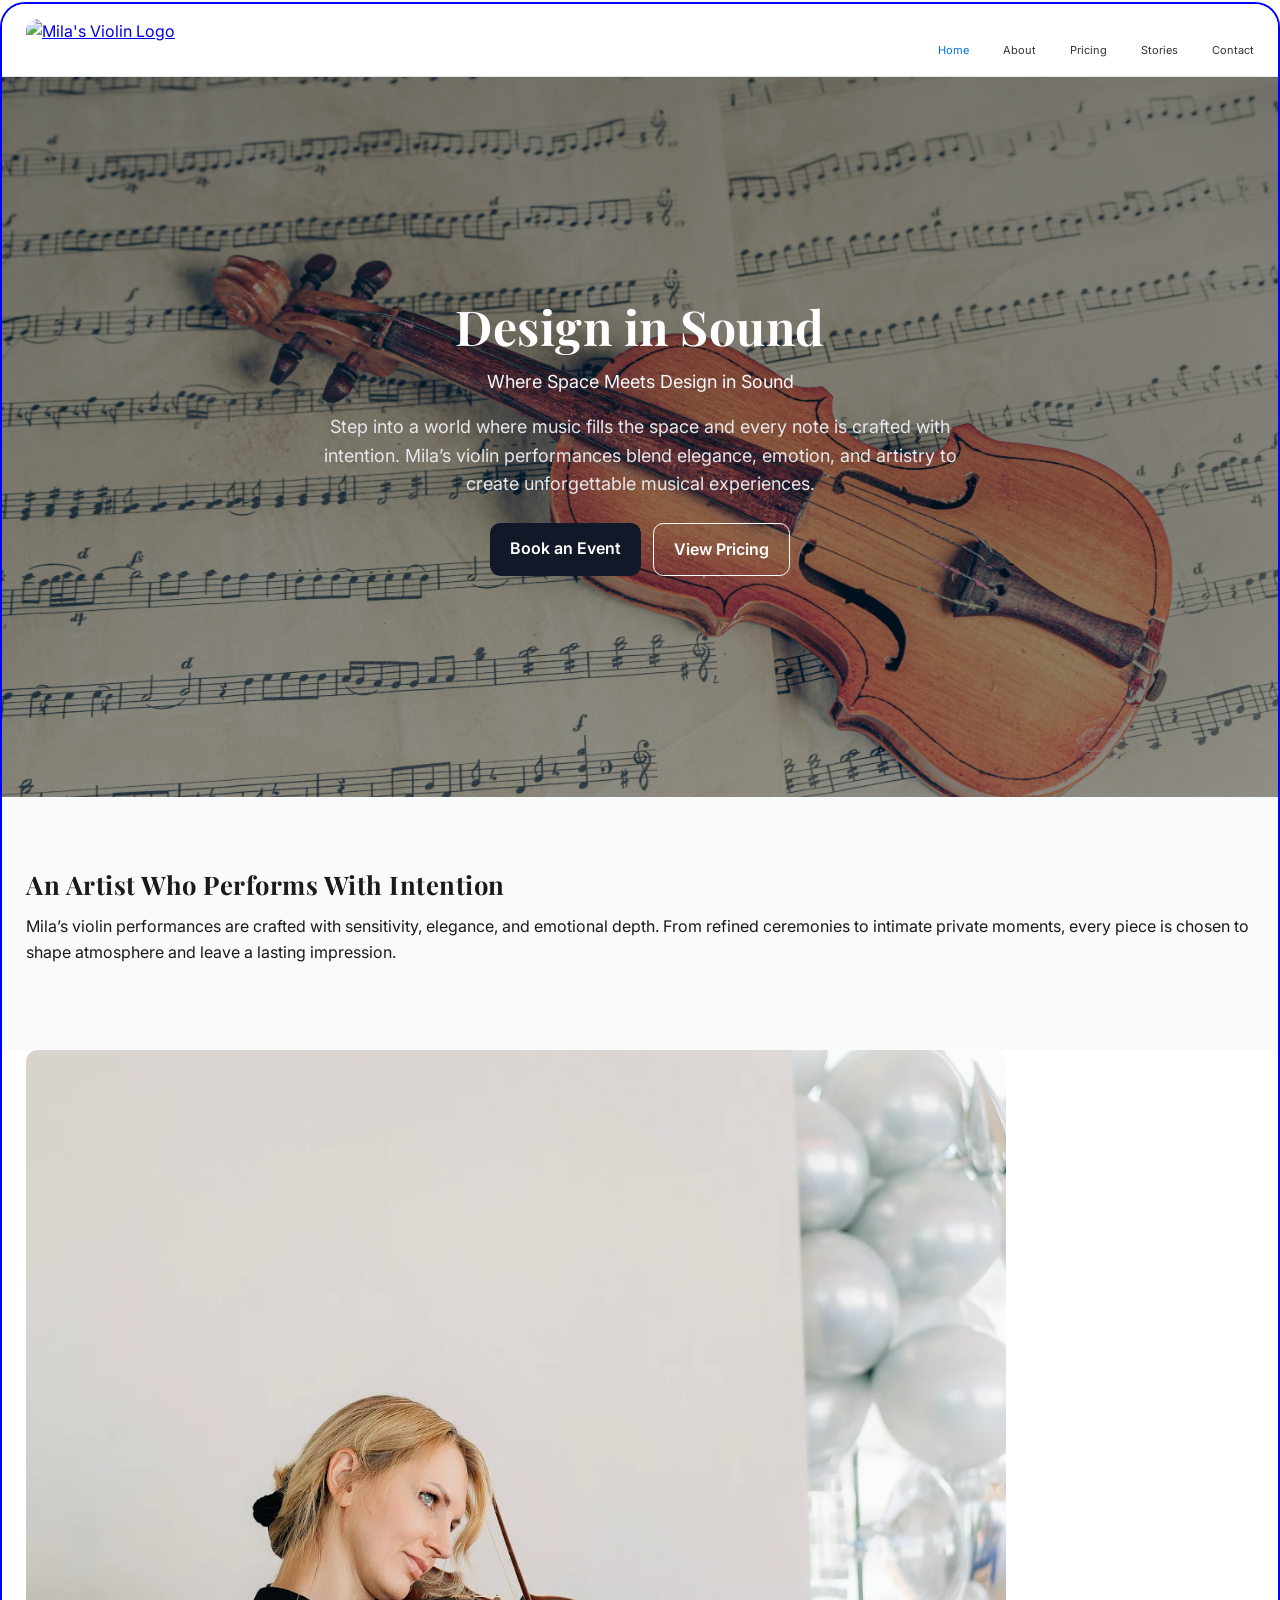
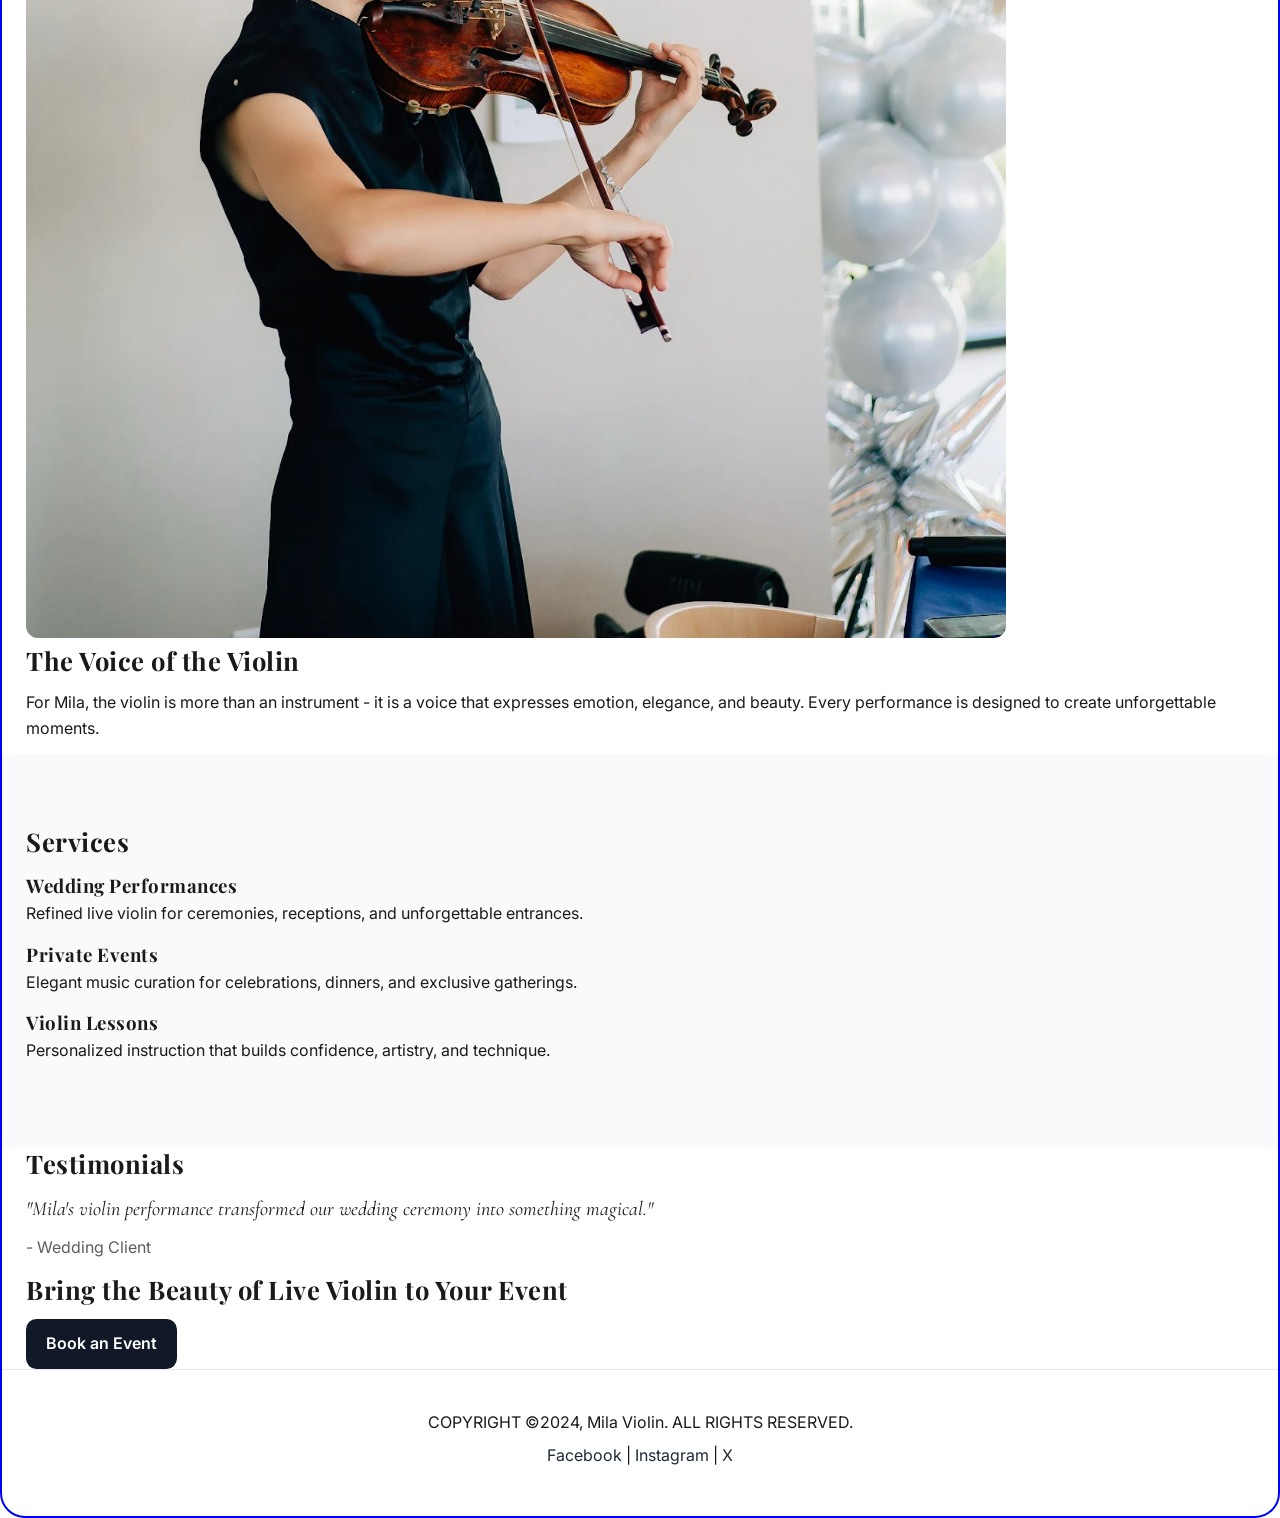
==== index.html @ fd9fa3c4 "Refactor HTML structure and CSS links for consistency; enhance responsiveness and accessibility acro" ====
<!DOCTYPE html>
<html lang="en">
<head>
  <meta charset="UTF-8">
  <meta name="viewport" content="width=device-width, initial-scale=1.0">
  <title>Mila's Violin</title>
  <link href="https://fonts.googleapis.com/css2?family=Playfair+Display:wght@500;600;700&family=Inter:wght@300;400;500;600&family=Cormorant+Garamond:wght@400;500&display=swap" rel="stylesheet">
  <link rel="stylesheet" href="CSS/styles.css">
  <link rel="stylesheet" href="CSS/styles-responsive.css">
</head>
<body>
  <div class="site-frame">
    <header id="header" class="site-header"></header>

    <main>
      <section id="home" class="hero hero-home page-section" aria-labelledby="hero-title">
        <div class="hero-overlay">
          <div class="hero-content container">
            <h1 id="hero-title">Design in Sound</h1>

            <p class="hero-subtitle">
              Where Space Meets Design in Sound
            </p>

            <p class="hero-description">
              Step into a world where music fills the space and every note is crafted with intention. Mila’s violin performances blend elegance, emotion, and artistry to create unforgettable musical experiences.
            </p>

            <div class="hero-buttons">
              <a href="contact.html" class="btn-primary">Book an Event</a>
              <a href="pricing.html" class="btn-secondary">View Pricing</a>
            </div>
          </div>
        </div>
      </section>

      <section class="content-section introduction" aria-labelledby="welcome-title">
        <div class="container">
          <h2 id="welcome-title">An Artist Who Performs With Intention</h2>
          <p>Mila’s violin performances are crafted with sensitivity, elegance, and emotional depth. From refined ceremonies to intimate private moments, every piece is chosen to shape atmosphere and leave a lasting impression.</p>
        </div>
      </section>

      <section class="featured-story container" aria-labelledby="featured-story-title">
        <div class="story-image">
          <img src="img/MilaViolin9.png" alt="Mila performing violin at an event" loading="lazy">
        </div>

        <div class="story-text">
          <h2 id="featured-story-title">The Voice of the Violin</h2>
          <p>
            For Mila, the violin is more than an instrument - it is a voice that expresses emotion, elegance, and beauty. Every performance is designed to create unforgettable moments.
          </p>
        </div>
      </section>

      <section class="content-section services" aria-labelledby="services-title">
        <div class="container">
          <h2 id="services-title">Services</h2>
          <div class="services-grid" aria-label="Performance services">
            <article class="service-card">
              <h3>Wedding Performances</h3>
              <p>Refined live violin for ceremonies, receptions, and unforgettable entrances.</p>
            </article>
            <article class="service-card">
              <h3>Private Events</h3>
              <p>Elegant music curation for celebrations, dinners, and exclusive gatherings.</p>
            </article>
            <article class="service-card">
              <h3>Violin Lessons</h3>
              <p>Personalized instruction that builds confidence, artistry, and technique.</p>
            </article>
          </div>
        </div>
      </section>

      <section class="testimonials container" aria-labelledby="testimonials-title">
        <h2 id="testimonials-title">Testimonials</h2>
        <blockquote>
          "Mila's violin performance transformed our wedding ceremony into something magical."
        </blockquote>
        <p class="quote-author">- Wedding Client</p>
      </section>

      <section class="cta container" aria-labelledby="cta-title">
        <h2 id="cta-title">Bring the Beauty of Live Violin to Your Event</h2>
        <a href="contact.html" class="btn-primary">Book an Event</a>
      </section>
    </main>

    <footer id="footer" class="site-footer"></footer>
  </div>

  <script src="https://unpkg.com/lucide@latest"></script>
  <script src="js/script.js"></script>
</body>
</html>
---- CSS/styles.css ----
/* Global Styles */
* {
    box-sizing: border-box;
    margin: 0;
    padding: 0;
}

html,
body {
    height: 100%;
}

html {
    scroll-behavior: smooth;
}

body {
    min-height: 100vh;
    font-family: 'Inter', sans-serif;
    line-height: 1.6;
    background: #ffffff;
    color: #1a1a1a;
}

h1,
h2,
h3 {
    font-family: 'Playfair Display', serif;
    letter-spacing: 0.5px;
}

h2 {
    font-size: 1.6rem;
    line-height: 1.2;
    margin-bottom: 0.9rem;
}

p {
    margin-bottom: 0.8rem;
}

blockquote {
    font-family: 'Cormorant Garamond', serif;
    font-style: italic;
    font-size: 20px;
}

img {
    max-width: 100%;
    height: auto;
    border-radius: 12px;
}

/* Layout */
.site-frame {
    max-width: 1440px;
    margin: 2px auto;
    border-radius: 25px;
    border: 2px solid blue;
    overflow: hidden;
    background: #ffffff;
}

.container {
    width: 100%;
    max-width: 1440px;
    margin: 0 auto;
    padding-left: 24px;
    padding-right: 24px;
}

main {
    min-height: 60vh;
}

.content-section {
    padding: 3rem 0;
}

.content-section:nth-of-type(even) {
    background-color: #f8fafc;
}

.section {
    padding: 80px 0;
}

/* Components */
.about-highlight,
.about-grid {
    display: grid;
    grid-template-columns: 1fr 1fr;
    gap: 60px;
    align-items: center;
}

.about-highlight {
    margin-top: 80px;
}

.about-intro {
    max-width: 800px;
    margin: auto;
    text-align: left;
}

.about-image img {
    width: 100%;
    max-height: 520px;
    border-radius: 18px;
    object-fit: cover;
}

.music-quote {
    text-align: center;
    margin: 100px auto;
    max-width: 700px;
}

.music-quote blockquote {
    font-size: 26px;
    font-family: 'Playfair Display', serif;
}

.quote-author {
    margin-top: 10px;
    opacity: 0.7;
}

.btn,
.btn-primary,
.btn-secondary {
    display: inline-block;
    text-decoration: none;
    border-radius: 0.65rem;
    font-weight: 600;
    transition: all 0.2s ease;
}

.btn {
    padding: 0.75rem 1.2rem;
    background-color: #4f46e5;
    color: #ffffff;
}

.btn:hover {
    background-color: #4338ca;
}

.btn-primary,
.btn-secondary {
    padding: 0.78rem 1.25rem;
}

.btn-primary {
    background: #111827;
    color: #ffffff;
}

.btn-primary:hover {
    background: #000000;
}

.btn-secondary {
    background: transparent;
    color: #ffffff;
    border: 1px solid #ffffff;
}

.btn-secondary:hover {
    background: rgba(255, 255, 255, 0.12);
}

.hero-buttons {
    display: flex;
    justify-content: center;
    gap: 0.75rem;
    flex-wrap: wrap;
}

.info-grid,
.pricing-grid,
.stories-grid {
    display: grid;
    gap: 1rem;
    grid-template-columns: repeat(auto-fit, minmax(250px, 1fr));
}

.stories-grid {
    grid-template-columns: repeat(auto-fit, minmax(280px, 1fr));
}

.info-card,
.pricing-card,
.story-card,
.contact-card,
.review-card {
    padding: 1.2rem;
    border: 1px solid #e5e7eb;
    border-radius: 0.85rem;
    background-color: #ffffff;
    box-shadow: 0 2px 10px rgba(15, 23, 42, 0.04);
}

.info-card h3,
.pricing-card h3,
.story-card h3 {
    font-size: 1.1rem;
    line-height: 1.3;
    margin-bottom: 0.65rem;
}

.notes-list {
    padding-left: 1.25rem;
}

.notes-list li {
    margin-bottom: 0.6rem;
}

.story-quote {
    color: #374151;
}

.story-meta {
    margin-top: 0.7rem;
    margin-bottom: 0;
    font-weight: 600;
    color: #1f2937;
}

.review-grid {
    display: grid;
    grid-template-columns: 1fr;
    gap: 1rem;
}

.review-stars {
    font-size: 1rem;
    margin-bottom: 0.65rem;
    letter-spacing: 0.08em;
}

.review-meta {
    margin-top: 0.45rem;
    margin-bottom: 0;
    color: #4b5563;
    font-weight: 500;
}

.page-banner-image {
    width: 100%;
    display: block;
    margin-bottom: 1.25rem;
}

.story-image-wrap,
.contact-welcome-image-wrap {
    display: flex;
    justify-content: center;
}

.contact-welcome-image-wrap {
    margin-bottom: 1.25rem;
}

.story-image {
    width: 100%;
    max-width: 980px;
    display: block;
}

.contact-welcome-image {
    width: 100%;
    max-width: 800px;
    display: block;
}

.gallery-grid {
    display: grid;
    grid-template-columns: repeat(3, 1fr);
    gap: 20px;
}

.gallery-grid img {
    width: 100%;
    height: 300px;
    object-fit: cover;
    transition: transform 0.35s ease;
}

.gallery-grid img:hover {
    transform: scale(1.06);
}

.contact-form-section {
    margin-top: 1rem;
}

.contact-form {
    margin-top: 1rem;
    padding: 1.2rem;
    border: 1px solid #e5e7eb;
    border-radius: 0.9rem;
    background-color: #ffffff;
    box-shadow: 0 2px 10px rgba(15, 23, 42, 0.04);
    display: grid;
    gap: 1rem;
}

.form-group {
    display: flex;
    flex-direction: column;
    gap: 0.45rem;
}

.form-group label {
    font-weight: 600;
    color: #1f2937;
}

.contact-form input,
.contact-form textarea,
.contact-form select {
    width: 100%;
    padding: 0.75rem 0.85rem;
    border-radius: 0.6rem;
    border: 1px solid #d1d5db;
    background-color: #ffffff;
    font: inherit;
    color: #111;
    outline: none;
    transition: border-color 0.2s ease, box-shadow 0.2s ease;
}

.contact-form input:focus,
.contact-form textarea:focus,
.contact-form select:focus {
    border-color: #4f46e5;
    box-shadow: 0 0 0 3px rgba(79, 70, 229, 0.15);
}

.contact-form textarea {
    resize: vertical;
    min-height: 130px;
}

.contact-form button {
    width: 100%;
    border: none;
    border-radius: 0.65rem;
    padding: 0.85rem 1rem;
    font: inherit;
    font-weight: 700;
    color: #ffffff;
    background-color: #4f46e5;
    cursor: pointer;
    transition: background-color 0.2s ease;
}

.contact-form button:hover {
    background-color: #4338ca;
}

/* Hero */
.hero {
    position: relative;
    min-height: 80vh;
    background-size: cover;
    background-position: center;
    background-repeat: no-repeat;
    color: #ffffff;
}

.hero-overlay {
    min-height: 80vh;
    width: 100%;
    display: flex;
    align-items: center;
    justify-content: center;
    background: linear-gradient(rgba(0, 0, 0, 0.45), rgba(0, 0, 0, 0.35));
}

.hero-content {
    text-align: center;
    max-width: 700px;
    color: #ffffff;
}

.hero h1 {
    font-size: 48px;
    line-height: 1.2;
    margin-bottom: 0.75rem;
    color: #ffffff;
}

.hero p {
    font-size: 18px;
}

.hero-subtitle {
    font-size: 1.3rem;
    margin-bottom: 1rem;
    color: #f8fafc;
}

.hero-description {
    max-width: 700px;
    margin: 0 auto 1.5rem;
    color: #e5e7eb;
}

.hero-home {
    background-image: url("../img/MilaViolin15.webp");
}

.hero-about {
    background-image: url("../img/MilaViolin12.webp");
}

.hero-pricing {
    background-image: url("../img/MilaViolin11.webp");
}

.hero-stories {
    background-image: url("../img/MilaViolin14.webp");
}

.hero-contact {
    background-image: url("../img/MilaViolin10.webp");
}

/* Navigation */
.site-header {
    border-bottom: 1px solid #e5e7eb;
    background: #ffffff;
    position: sticky;
    top: 0;
    z-index: 10;
}

.header-content {
    min-height: 72px;
    display: flex;
    align-items: center;
    justify-content: space-between;
    gap: 1rem;
}

.logo img {
    height: 42px;
    width: auto;
    display: block;
}

.main-nav {
    display: flex;
    gap: 34px;
    align-items: center;
    justify-content: flex-end;
    margin-left: auto;
}

.nav-item {
    display: flex;
    flex-direction: column;
    align-items: center;
    text-decoration: none;
    color: #333333;
    font-size: 12px;
    transition: color 0.2s ease;
}

.nav-item:hover {
    color: #0059b3;
}

.nav-item.active {
    color: #0071e3;
}

.nav-icon {
    width: 18px;
    height: 18px;
    margin-bottom: 3px;
}

.nav-icon i,
.nav-icon svg {
    width: 100%;
    height: 100%;
    display: block;
}

.nav-label {
    font-size: 11px;
}

/* Footer */
.site-footer {
    border-top: 1px solid #e5e7eb;
    padding: 40px 0;
    text-align: center;
}

.site-footer p {
    margin-bottom: 0.45rem;
}

.site-footer a {
    color: #1f2937;
    text-decoration: none;
}

.site-footer a:hover {
    text-decoration: underline;
}
---- CSS/styles-responsive.css ----
@media (max-width: 768px) {
    .container {
        padding-left: 16px;
        padding-right: 16px;
    }

    .header-content {
        min-height: auto;
        flex-direction: column;
        align-items: center;
        justify-content: center;
        padding: 1rem 0;
    }

    .main-nav {
        width: 100%;
        justify-content: center;
        flex-wrap: wrap;
        gap: 20px;
    }

    .hero,
    .hero-overlay {
        min-height: 80vh;
    }

    .hero-overlay {
        padding: 2rem 0;
    }

    .hero h1 {
        font-size: 2rem;
    }

    .hero p {
        font-size: 1rem;
    }

    .hero-subtitle {
        font-size: 1.05rem;
    }

    .hero-description {
        font-size: 0.98rem;
    }

    .hero-buttons {
        flex-direction: column;
        align-items: center;
    }

    .btn-primary,
    .btn-secondary {
        width: 100%;
        max-width: 280px;
    }

    .content-section {
        padding: 3.25rem 0;
    }

    .about-highlight,
    .about-grid,
    .gallery-grid,
    .review-grid,
    .info-grid,
    .pricing-grid,
    .stories-grid {
        grid-template-columns: 1fr;
    }

    .about-intro {
        max-width: 100%;
    }
}

@media (min-width: 769px) {
    .review-grid {
        grid-template-columns: repeat(2, minmax(0, 1fr));
    }
}

@media (min-width: 1024px) {
    .gallery-grid {
        grid-template-columns: repeat(3, 1fr);
    }

    .review-grid {
        grid-template-columns: repeat(3, minmax(0, 1fr));
    }

    .content-section {
        padding: 4.5rem 0;
    }
}
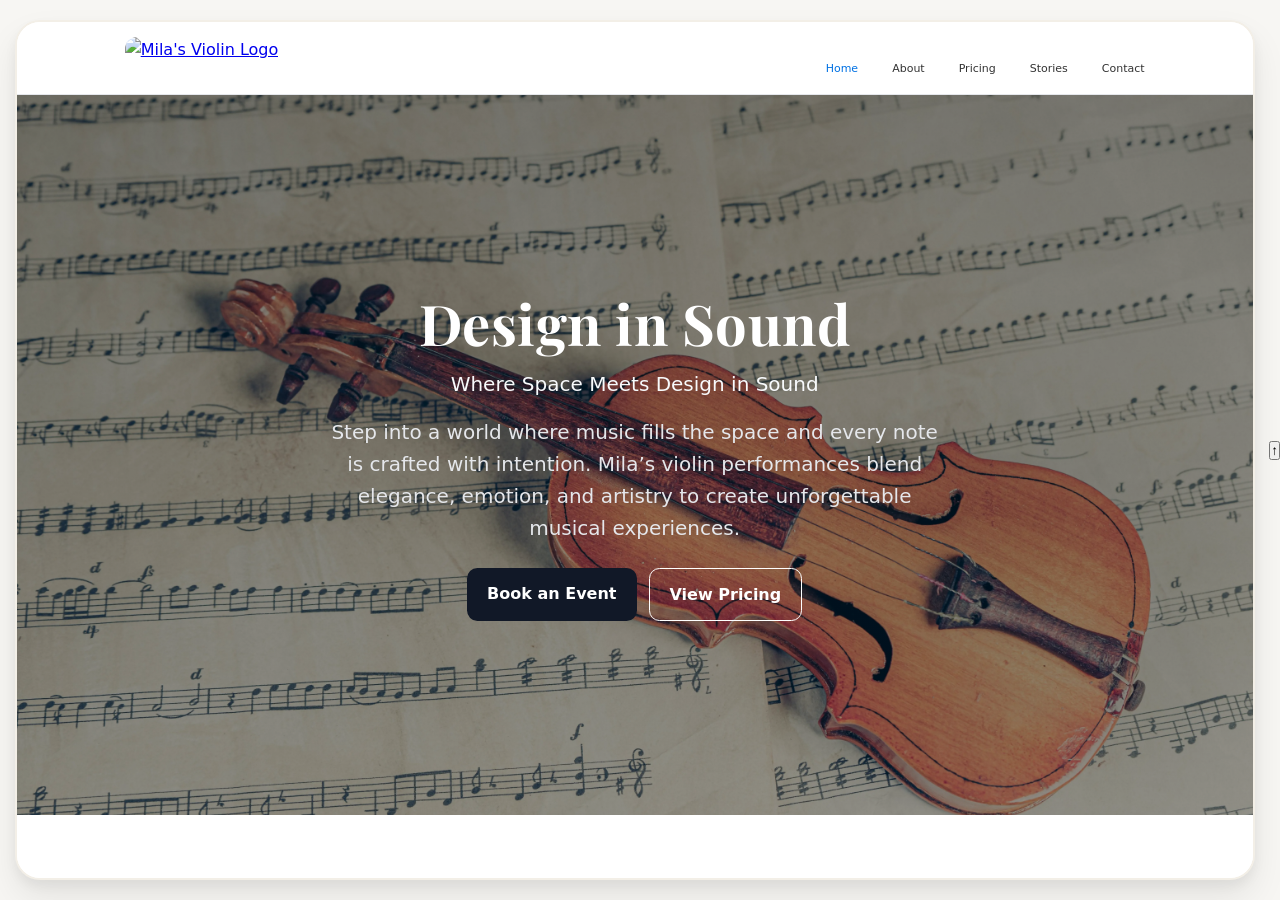
==== commit 37ae4470: "Enhance responsiveness and visual appeal: update styles, add scroll animations, and improve layout a" ====
--- a/index.html
+++ b/index.html
@@ -10,10 +10,11 @@
 </head>
 <body>
   <div class="site-frame">
-    <header id="header" class="site-header"></header>
+    <header id="header" class="site-header header"></header>
 
+    <div class="scroll-area">
     <main>
-      <section id="home" class="hero hero-home page-section" aria-labelledby="hero-title">
+      <section id="home" class="hero hero-home page-section fade-in" aria-labelledby="hero-title">
         <div class="hero-overlay">
           <div class="hero-content container">
             <h1 id="hero-title">Design in Sound</h1>
@@ -34,64 +35,86 @@
         </div>
       </section>
 
-      <section class="content-section introduction" aria-labelledby="welcome-title">
+      <section class="content-section introduction fade-in" aria-labelledby="welcome-title">
         <div class="container">
           <h2 id="welcome-title">An Artist Who Performs With Intention</h2>
           <p>Mila’s violin performances are crafted with sensitivity, elegance, and emotional depth. From refined ceremonies to intimate private moments, every piece is chosen to shape atmosphere and leave a lasting impression.</p>
         </div>
       </section>
 
-      <section class="featured-story container" aria-labelledby="featured-story-title">
-        <div class="story-image">
+      <section class="featured container" aria-labelledby="featured-title">
+        <div class="featured-image">
           <img src="img/MilaViolin9.png" alt="Mila performing violin at an event" loading="lazy">
         </div>
 
-        <div class="story-text">
-          <h2 id="featured-story-title">The Voice of the Violin</h2>
+        <div class="featured-text">
+          <h2 id="featured-title">The Voice of the Violin</h2>
           <p>
-            For Mila, the violin is more than an instrument - it is a voice that expresses emotion, elegance, and beauty. Every performance is designed to create unforgettable moments.
+            For Mila, the violin is more than an instrument - it is a voice that carries emotion, elegance, and storytelling through every note. From intimate ceremonies to grand celebrations, her performances transform ordinary moments into lasting memories.
+          </p>
+          <p>
+            With a repertoire that spans classical masterpieces, contemporary arrangements, and timeless melodies, Mila carefully crafts each performance to match the atmosphere of the occasion.
+          </p>
+          <p>
+            Every bow stroke is intentional, every phrase shaped to create a beautiful emotional connection with the audience.
+          </p>
+        </div>
+
+        <div class="floating-notes" aria-hidden="true">
+          <span>♪</span>
+          <span>♫</span>
+          <span>♩</span>
+        </div>
+      </section>
+
+      <section class="parallax-section" aria-labelledby="parallax-title">
+        <div class="parallax-overlay">
+          <h2 id="parallax-title">Music That Transforms Moments</h2>
+          <p>
+            Every performance is crafted to elevate the atmosphere and create unforgettable memories.
           </p>
         </div>
       </section>
 
-      <section class="content-section services" aria-labelledby="services-title">
-        <div class="container">
-          <h2 id="services-title">Services</h2>
+      <section class="services container fade-in" aria-labelledby="services-title">
+          <h2 id="services-title">Performances &amp; Services</h2>
           <div class="services-grid" aria-label="Performance services">
             <article class="service-card">
               <h3>Wedding Performances</h3>
-              <p>Refined live violin for ceremonies, receptions, and unforgettable entrances.</p>
+              <p>Elegant violin music for ceremonies and receptions.</p>
             </article>
             <article class="service-card">
               <h3>Private Events</h3>
-              <p>Elegant music curation for celebrations, dinners, and exclusive gatherings.</p>
+              <p>Beautiful live music for celebrations and gatherings.</p>
             </article>
             <article class="service-card">
               <h3>Violin Lessons</h3>
-              <p>Personalized instruction that builds confidence, artistry, and technique.</p>
+              <p>Personalized violin instruction for all ages.</p>
             </article>
           </div>
-        </div>
       </section>
 
-      <section class="testimonials container" aria-labelledby="testimonials-title">
-        <h2 id="testimonials-title">Testimonials</h2>
+      <section class="testimonials container fade-in" aria-labelledby="testimonials-title">
+        <h2 id="testimonials-title">What Clients Say</h2>
         <blockquote>
-          "Mila's violin performance transformed our wedding ceremony into something magical."
+          "Mila's violin performance made our wedding ceremony unforgettable."
         </blockquote>
-        <p class="quote-author">- Wedding Client</p>
       </section>
 
-      <section class="cta container" aria-labelledby="cta-title">
-        <h2 id="cta-title">Bring the Beauty of Live Violin to Your Event</h2>
-        <a href="contact.html" class="btn-primary">Book an Event</a>
+      <section class="cta fade-in" aria-labelledby="cta-title">
+        <div class="container">
+          <h2 id="cta-title">Bring the Beauty of Live Violin to Your Event</h2>
+          <a href="contact.html" class="btn-primary">Book an Event</a>
+        </div>
       </section>
     </main>
 
     <footer id="footer" class="site-footer"></footer>
+    </div>
   </div>
 
   <script src="https://unpkg.com/lucide@latest"></script>
   <script src="js/script.js"></script>
+  <button id="backToTop" aria-label="Back to top">↑</button>
 </body>
 </html>
--- a/CSS/styles.css
+++ b/CSS/styles.css
@@ -15,11 +15,20 @@
 }
 
 body {
-    min-height: 100vh;
-    font-family: 'Inter', sans-serif;
+    margin: 0;
+    height: 100vh;
+    display: flex;
+    justify-content: center;
+    align-items: center;
+    font-family: system-ui, -apple-system, BlinkMacSystemFont, sans-serif;
     line-height: 1.6;
-    background: #ffffff;
+    background: #f7f6f3;
     color: #1a1a1a;
+    overflow: hidden;
+}
+
+:root {
+    --frame-gap: clamp(12px, 1.6vw, 20px);
 }
 
 h1,
@@ -27,6 +36,11 @@
 h3 {
     font-family: 'Playfair Display', serif;
     letter-spacing: 0.5px;
+    color: #1a1a1a;
+}
+
+section {
+    padding: 120px 0;
 }
 
 h2 {
@@ -52,21 +66,43 @@
 }
 
 /* Layout */
-.site-frame {
+.site-frame,
+.site-wrapper {
+    width: calc(100vw - (var(--frame-gap) * 2));
+    height: calc(100vh - (var(--frame-gap) * 2));
     max-width: 1440px;
-    margin: 2px auto;
+    margin: var(--frame-gap) auto;
     border-radius: 25px;
-    border: 2px solid blue;
+    border: 2px solid #f3efe7;
+    box-shadow:
+        0 18px 35px rgba(0, 0, 0, 0.08),
+        0 6px 12px rgba(0, 0, 0, 0.05);
     overflow: hidden;
     background: #ffffff;
+    display: flex;
+    flex-direction: column;
+    transition: all 0.4s ease;
+}
+
+.scroll-area {
+    flex: 1;
+    min-height: 0;
+    overflow-y: auto;
+    overflow-x: hidden;
+    scroll-behavior: smooth;
+    scrollbar-width: none;
+    -ms-overflow-style: none;
+}
+
+.scroll-area::-webkit-scrollbar {
+    display: none;
 }
 
 .container {
     width: 100%;
-    max-width: 1440px;
+    max-width: 1100px;
     margin: 0 auto;
-    padding-left: 24px;
-    padding-right: 24px;
+    padding: 0 40px;
 }
 
 main {
@@ -74,24 +110,37 @@
 }
 
 .content-section {
-    padding: 3rem 0;
+    padding: 120px 0;
 }
 
 .content-section:nth-of-type(even) {
-    background-color: #f8fafc;
+    background-color: #ffffff;
 }
 
 .section {
-    padding: 80px 0;
+    padding: 120px 0;
 }
 
 /* Components */
 .about-highlight,
-.about-grid {
+.about-grid,
+.featured {
     display: grid;
     grid-template-columns: 1fr 1fr;
-    gap: 60px;
+    gap: 80px;
     align-items: center;
+}
+
+.featured {
+    position: relative;
+    opacity: 0;
+    transform: translateY(40px);
+    transition: all 0.8s ease;
+}
+
+.featured.visible {
+    opacity: 1;
+    transform: translateY(0);
 }
 
 .about-highlight {
@@ -109,6 +158,43 @@
     max-height: 520px;
     border-radius: 18px;
     object-fit: cover;
+}
+
+.featured-image img {
+    width: 100%;
+    border-radius: 20px;
+}
+
+.featured-text p {
+    font-size: 1.05rem;
+}
+
+.floating-notes {
+    position: absolute;
+    right: 10%;
+    top: 40%;
+    pointer-events: none;
+    opacity: 0.15;
+    font-size: 30px;
+}
+
+.floating-notes span {
+    display: block;
+    animation: floatNote 8s infinite ease-in-out;
+}
+
+.floating-notes span:nth-child(2) {
+    animation-delay: 2s;
+}
+
+.floating-notes span:nth-child(3) {
+    animation-delay: 4s;
+}
+
+@keyframes floatNote {
+    0% { transform: translateY(0px); }
+    50% { transform: translateY(-20px); }
+    100% { transform: translateY(0px); }
 }
 
 .music-quote {
@@ -366,6 +452,7 @@
 .hero {
     position: relative;
     min-height: 80vh;
+    padding: 0;
     background-size: cover;
     background-position: center;
     background-repeat: no-repeat;
@@ -388,20 +475,147 @@
 }
 
 .hero h1 {
-    font-size: 48px;
+    font-size: 56px;
+    font-family: 'Playfair Display', serif;
     line-height: 1.2;
     margin-bottom: 0.75rem;
     color: #ffffff;
 }
 
 .hero p {
-    font-size: 18px;
+    font-size: 20px;
+    max-width: 650px;
+    margin-left: auto;
+    margin-right: auto;
 }
 
 .hero-subtitle {
-    font-size: 1.3rem;
+    font-size: 20px;
     margin-bottom: 1rem;
     color: #f8fafc;
+}
+
+.services {
+    background: linear-gradient(180deg, #ffffff 0%, #f9fafb 100%);
+}
+
+.services-grid {
+    display: grid;
+    grid-template-columns: repeat(3, 1fr);
+    gap: 40px;
+    margin-top: 40px;
+}
+
+.service-card {
+    padding: 40px;
+    border-radius: 16px;
+    background: #ffffff;
+    box-shadow: 0 10px 30px rgba(0, 0, 0, 0.05);
+}
+
+.service-card h3 {
+    margin-bottom: 0.6rem;
+}
+
+.testimonials {
+    text-align: center;
+    max-width: 900px;
+}
+
+.testimonials blockquote {
+    font-family: 'Cormorant Garamond', serif;
+    font-size: 26px;
+    margin-top: 30px;
+    text-align: center;
+}
+
+.cta {
+    text-align: center;
+    padding: 140px 0;
+    background: #f5f5f7;
+}
+
+.cta h2 {
+    margin-bottom: 1.4rem;
+}
+
+.parallax-section {
+    position: relative;
+    height: 420px;
+    background-image: url('../img/MilaViolin13.webp');
+    background-size: cover;
+    background-position: center;
+    background-attachment: fixed;
+    display: flex;
+    align-items: center;
+    justify-content: center;
+    border-radius: 25px;
+    margin: 120px auto;
+    max-width: 1400px;
+    overflow: hidden;
+    opacity: 0;
+    transform: translateY(50px);
+    transition: all 1s ease;
+}
+
+.parallax-section::before {
+    content: '';
+    position: absolute;
+    top: 0;
+    left: 0;
+    right: 0;
+    bottom: 0;
+    background: linear-gradient(
+        to bottom,
+        rgba(0, 0, 0, 0.3),
+        rgba(0, 0, 0, 0.55)
+    );
+    z-index: 0;
+}
+
+.parallax-section.visible {
+    opacity: 1;
+    transform: translateY(0);
+}
+
+.parallax-overlay {
+    position: relative;
+    z-index: 2;
+    background: rgba(0, 0, 0, 0.4);
+    padding: 80px 60px;
+    text-align: center;
+    color: #ffffff;
+    border-radius: 20px;
+    backdrop-filter: blur(6px);
+    max-width: 700px;
+}
+
+.parallax-overlay h2 {
+    font-size: 44px;
+    margin-bottom: 15px;
+    font-weight: 600;
+    letter-spacing: 0.5px;
+    color: #ffffff;
+}
+
+.parallax-overlay p {
+    font-size: 18px;
+    line-height: 1.6;
+    opacity: 0.95;
+    max-width: 600px;
+    margin: auto;
+    color: #f8fafc;
+}
+
+.fade-in {
+    opacity: 0;
+    transform: translateY(40px);
+    transition: all 0.8s ease;
+}
+
+.fade-in.visible {
+    opacity: 1;
+    transform: translateY(0);
 }
 
 .hero-description {
@@ -431,12 +645,13 @@
 }
 
 /* Navigation */
-.site-header {
+.site-header,
+.header {
     border-bottom: 1px solid #e5e7eb;
     background: #ffffff;
     position: sticky;
     top: 0;
-    z-index: 10;
+    z-index: 100;
 }
 
 .header-content {
--- a/CSS/styles-responsive.css
+++ b/CSS/styles-responsive.css
@@ -1,7 +1,15 @@
 @media (max-width: 768px) {
+    .site-frame,
+    .site-wrapper {
+        border-radius: 18px;
+    }
+
+    section {
+        padding: 72px 0;
+    }
+
     .container {
-        padding-left: 16px;
-        padding-right: 16px;
+        padding: 0 20px;
     }
 
     .header-content {
@@ -55,12 +63,10 @@
         max-width: 280px;
     }
 
-    .content-section {
-        padding: 3.25rem 0;
-    }
-
     .about-highlight,
     .about-grid,
+    .featured,
+    .services-grid,
     .gallery-grid,
     .review-grid,
     .info-grid,
@@ -71,6 +77,32 @@
 
     .about-intro {
         max-width: 100%;
+    }
+
+    .testimonials blockquote {
+        font-size: 22px;
+    }
+
+    .parallax-section {
+        height: 340px;
+        margin: 72px 20px;
+        background-attachment: scroll;
+    }
+
+    .parallax-overlay {
+        padding: 36px 24px;
+    }
+
+    .parallax-overlay h2 {
+        font-size: 2rem;
+    }
+
+    .parallax-overlay p {
+        font-size: 1rem;
+    }
+
+    .cta {
+        text-align: center;
     }
 }
 
@@ -89,7 +121,4 @@
         grid-template-columns: repeat(3, minmax(0, 1fr));
     }
 
-    .content-section {
-        padding: 4.5rem 0;
-    }
 }
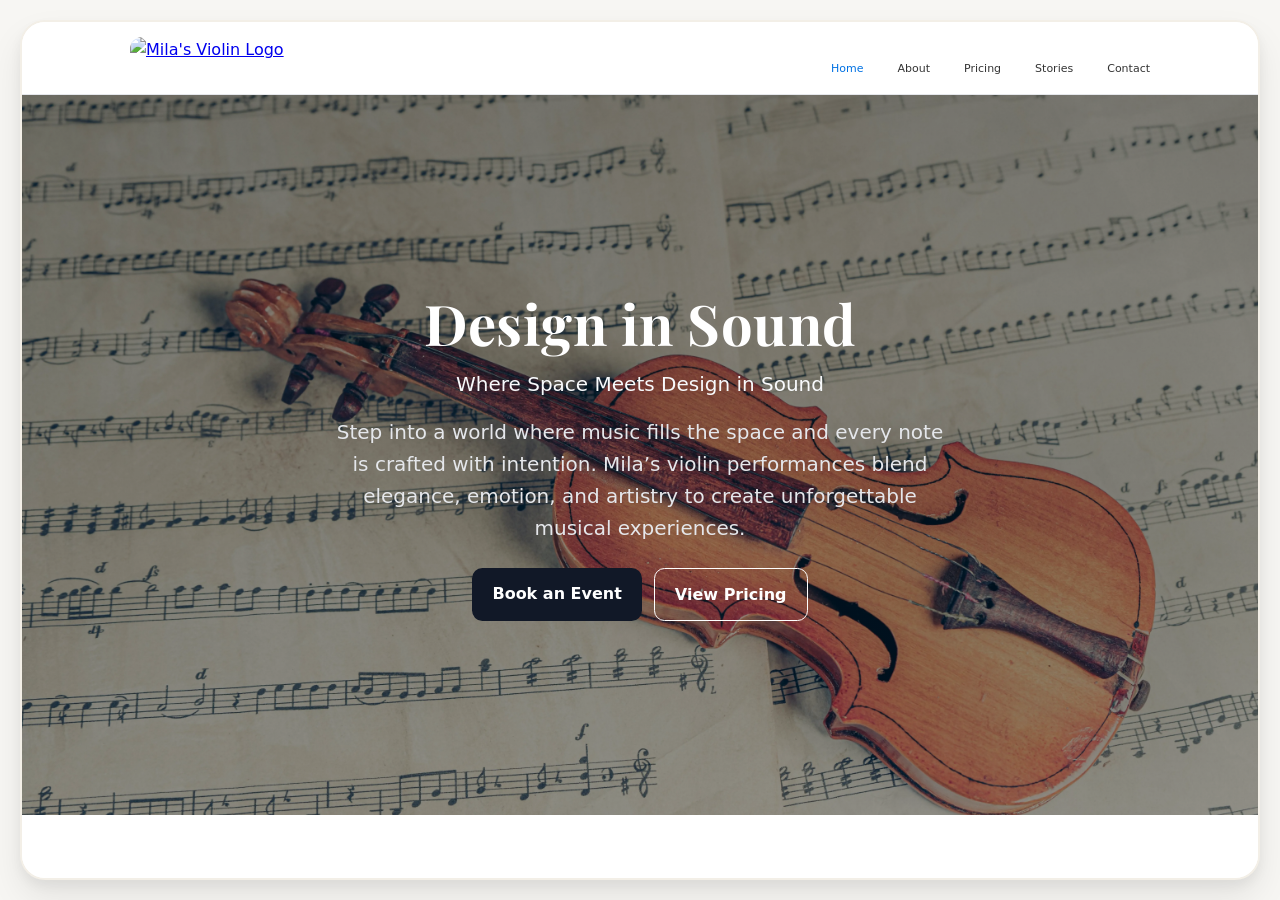
==== commit 1d7bd36a: "Add back-to-top button and enhance services section styling; improve responsiveness and accessibilit" ====
--- a/index.html
+++ b/index.html
@@ -76,35 +76,36 @@
         </div>
       </section>
 
-      <section class="services container fade-in" aria-labelledby="services-title">
-          <h2 id="services-title">Performances &amp; Services</h2>
+      <section class="services-section fade-in" aria-labelledby="services-title">
+        <div class="services-overlay">
+          <h2 id="services-title" class="section-title">Performances &amp; Services</h2>
+
           <div class="services-grid" aria-label="Performance services">
             <article class="service-card">
               <h3>Wedding Performances</h3>
-              <p>Elegant violin music for ceremonies and receptions.</p>
+              <p>Elegant violin music that elevates wedding ceremonies and receptions with timeless beauty.</p>
             </article>
+
             <article class="service-card">
               <h3>Private Events</h3>
-              <p>Beautiful live music for celebrations and gatherings.</p>
+              <p>Beautiful live violin music for celebrations, cultural gatherings, and memorable occasions.</p>
             </article>
+
             <article class="service-card">
               <h3>Violin Lessons</h3>
-              <p>Personalized violin instruction for all ages.</p>
+              <p>Personalized violin instruction designed to inspire musicians of all ages and skill levels.</p>
             </article>
           </div>
-      </section>
 
-      <section class="testimonials container fade-in" aria-labelledby="testimonials-title">
-        <h2 id="testimonials-title">What Clients Say</h2>
-        <blockquote>
-          "Mila's violin performance made our wedding ceremony unforgettable."
-        </blockquote>
-      </section>
+          <div class="testimonial">
+            <h3>What Clients Say</h3>
+            <p class="quote">"Mila's violin performance made our wedding ceremony unforgettable."</p>
+          </div>
 
-      <section class="cta fade-in" aria-labelledby="cta-title">
-        <div class="container">
-          <h2 id="cta-title">Bring the Beauty of Live Violin to Your Event</h2>
-          <a href="contact.html" class="btn-primary">Book an Event</a>
+          <div class="cta">
+            <h2>Bring the Beauty of Live Violin to Your Event</h2>
+            <a href="contact.html" class="btn-primary">Book an Event</a>
+          </div>
         </div>
       </section>
     </main>
--- a/CSS/styles.css
+++ b/CSS/styles.css
@@ -495,48 +495,82 @@
     color: #f8fafc;
 }
 
-.services {
-    background: linear-gradient(180deg, #ffffff 0%, #f9fafb 100%);
+.services-section {
+    position: relative;
+    background-image: url('../img/MilaViolin14.webp');
+    background-size: cover;
+    background-position: center;
+    padding: 140px 40px;
+    border-radius: 25px;
+    margin: 120px auto;
+    max-width: 1400px;
+}
+
+.services-overlay {
+    background: rgba(255, 255, 255, 0.85);
+    backdrop-filter: blur(10px);
+    padding: 100px 60px;
+    border-radius: 20px;
+}
+
+.section-title {
+    text-align: center;
 }
 
 .services-grid {
     display: grid;
     grid-template-columns: repeat(3, 1fr);
     gap: 40px;
-    margin-top: 40px;
+    margin-top: 60px;
+    margin-bottom: 60px;
 }
 
 .service-card {
+    background: #ffffff;
     padding: 40px;
     border-radius: 16px;
-    background: #ffffff;
-    box-shadow: 0 10px 30px rgba(0, 0, 0, 0.05);
-}
-
-.service-card h3 {
-    margin-bottom: 0.6rem;
-}
-
-.testimonials {
+    box-shadow: 0 10px 30px rgba(0, 0, 0, 0.08);
+    transition: all 0.3s ease;
+}
+
+.service-card:hover {
+    transform: translateY(-6px);
+    box-shadow: 0 20px 40px rgba(0, 0, 0, 0.12);
+}
+
+.testimonial {
     text-align: center;
-    max-width: 900px;
-}
-
-.testimonials blockquote {
+    margin-top: 40px;
+}
+
+.quote {
     font-family: 'Cormorant Garamond', serif;
     font-size: 26px;
-    margin-top: 30px;
-    text-align: center;
+    font-style: italic;
+    margin-top: 10px;
 }
 
 .cta {
     text-align: center;
-    padding: 140px 0;
-    background: #f5f5f7;
-}
-
-.cta h2 {
-    margin-bottom: 1.4rem;
+    margin-top: 60px;
+    background: transparent;
+    padding: 0;
+}
+
+.cta .btn-primary {
+    display: inline-block;
+    padding: 14px 28px;
+    border-radius: 30px;
+    background: #1f2937;
+    color: #ffffff;
+    text-decoration: none;
+    font-weight: 500;
+    transition: all 0.3s ease;
+}
+
+.cta .btn-primary:hover {
+    transform: translateY(-2px);
+    box-shadow: 0 10px 20px rgba(0, 0, 0, 0.15);
 }
 
 .parallax-section {
@@ -729,4 +763,35 @@
 
 .site-footer a:hover {
     text-decoration: underline;
+}
+
+#backToTop {
+    position: fixed;
+    bottom: 30px;
+    right: 30px;
+    width: 50px;
+    height: 50px;
+    border-radius: 50%;
+    border: none;
+    background: #1f2937;
+    color: #ffffff;
+    font-size: 22px;
+    cursor: pointer;
+    display: flex;
+    align-items: center;
+    justify-content: center;
+    opacity: 0;
+    visibility: hidden;
+    transition: all 0.3s ease;
+    box-shadow: 0 10px 20px rgba(0, 0, 0, 0.15);
+    z-index: 120;
+}
+
+#backToTop:hover {
+    transform: translateY(-3px);
+}
+
+#backToTop.show {
+    opacity: 1;
+    visibility: visible;
 }
--- a/CSS/styles-responsive.css
+++ b/CSS/styles-responsive.css
@@ -83,6 +83,20 @@
         font-size: 22px;
     }
 
+    .services-section {
+        padding: 72px 20px;
+        margin: 72px 20px;
+        border-radius: 20px;
+    }
+
+    .services-overlay {
+        padding: 48px 24px;
+    }
+
+    .quote {
+        font-size: 22px;
+    }
+
     .parallax-section {
         height: 340px;
         margin: 72px 20px;
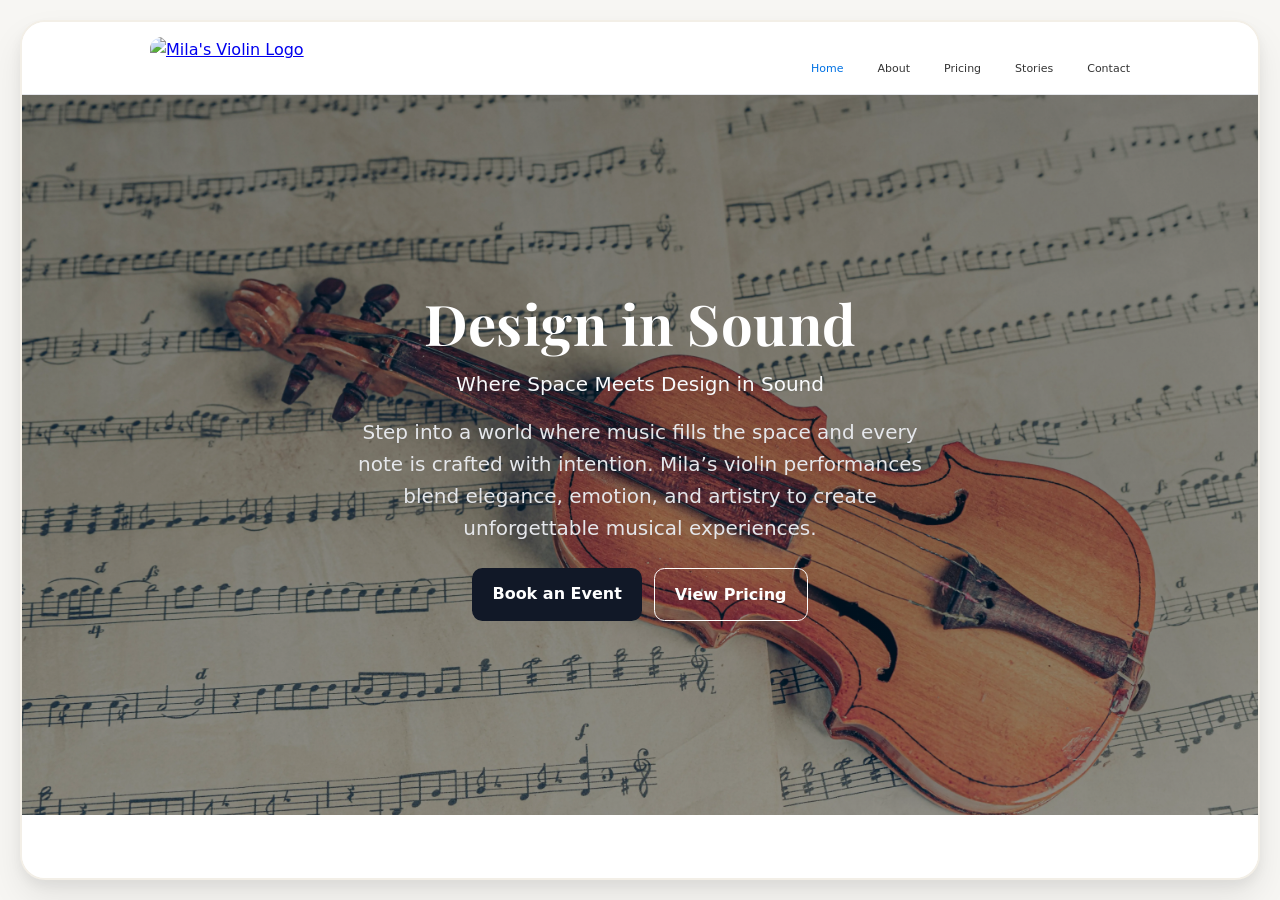
==== commit 3e016857: "Refactor styles and enhance layout: update footer, improve about section design, and remove unused a" ====
--- a/index.html
+++ b/index.html
@@ -14,7 +14,7 @@
 
     <div class="scroll-area">
     <main>
-      <section id="home" class="hero hero-home page-section fade-in" aria-labelledby="hero-title">
+      <section id="home" class="hero hero-home page-section" aria-labelledby="hero-title">
         <div class="hero-overlay">
           <div class="hero-content container">
             <h1 id="hero-title">Design in Sound</h1>
@@ -35,7 +35,7 @@
         </div>
       </section>
 
-      <section class="content-section introduction fade-in" aria-labelledby="welcome-title">
+      <section class="content-section introduction" aria-labelledby="welcome-title">
         <div class="container">
           <h2 id="welcome-title">An Artist Who Performs With Intention</h2>
           <p>Mila’s violin performances are crafted with sensitivity, elegance, and emotional depth. From refined ceremonies to intimate private moments, every piece is chosen to shape atmosphere and leave a lasting impression.</p>
@@ -76,7 +76,7 @@
         </div>
       </section>
 
-      <section class="services-section fade-in" aria-labelledby="services-title">
+      <section class="services-section" aria-labelledby="services-title">
         <div class="services-overlay">
           <h2 id="services-title" class="section-title">Performances &amp; Services</h2>
 
--- a/CSS/styles.css
+++ b/CSS/styles.css
@@ -102,7 +102,7 @@
     width: 100%;
     max-width: 1100px;
     margin: 0 auto;
-    padding: 0 40px;
+    padding: 0 60px;
 }
 
 main {
@@ -133,14 +133,6 @@
 
 .featured {
     position: relative;
-    opacity: 0;
-    transform: translateY(40px);
-    transition: all 0.8s ease;
-}
-
-.featured.visible {
-    opacity: 1;
-    transform: translateY(0);
 }
 
 .about-highlight {
@@ -151,6 +143,75 @@
     max-width: 800px;
     margin: auto;
     text-align: left;
+}
+
+.about-section,
+.about-bio {
+    padding: 120px 80px;
+    max-width: 1200px;
+    margin: 120px auto;
+    background: #faf8f5;
+    border-radius: 20px;
+}
+
+.about-grid,
+.bio-grid {
+    display: grid;
+    grid-template-columns: 1fr 1.1fr;
+    gap: 80px;
+    align-items: center;
+}
+
+.about-grid img,
+.bio-image img {
+    width: 100%;
+    border-radius: 18px;
+    box-shadow:
+        0 20px 50px rgba(0, 0, 0, 0.12),
+        0 6px 16px rgba(0, 0, 0, 0.08);
+}
+
+.about-grid h2,
+.bio-text h2 {
+    font-size: 36px;
+    margin-bottom: 20px;
+    letter-spacing: 0.4px;
+}
+
+.about-grid h2::before,
+.bio-text h2::before {
+    content: "";
+    display: block;
+    width: 50px;
+    height: 3px;
+    background: #d8cbb7;
+    margin-bottom: 18px;
+}
+
+.about-grid p,
+.bio-text p {
+    font-size: 17px;
+    line-height: 1.75;
+    margin-bottom: 18px;
+    max-width: 560px;
+    color: #333;
+}
+
+@media (max-width: 768px) {
+    .about-section,
+    .about-bio {
+        padding: 72px 24px;
+        margin: 72px 20px;
+    }
+
+    .bio-grid {
+        grid-template-columns: 1fr;
+        gap: 36px;
+    }
+
+    .bio-text h2 {
+        font-size: 34px;
+    }
 }
 
 .about-image img {
@@ -587,9 +648,6 @@
     margin: 120px auto;
     max-width: 1400px;
     overflow: hidden;
-    opacity: 0;
-    transform: translateY(50px);
-    transition: all 1s ease;
 }
 
 .parallax-section::before {
@@ -607,11 +665,6 @@
     z-index: 0;
 }
 
-.parallax-section.visible {
-    opacity: 1;
-    transform: translateY(0);
-}
-
 .parallax-overlay {
     position: relative;
     z-index: 2;
@@ -641,15 +694,43 @@
     color: #f8fafc;
 }
 
-.fade-in {
-    opacity: 0;
-    transform: translateY(40px);
-    transition: all 0.8s ease;
-}
-
-.fade-in.visible {
-    opacity: 1;
-    transform: translateY(0);
+.page-hero {
+    height: 65vh;
+    min-height: 520px;
+    max-height: 720px;
+    background-size: cover;
+    background-position: center;
+    display: flex;
+    align-items: center;
+    justify-content: center;
+    text-align: center;
+    color: #ffffff;
+    border-radius: 0;
+    position: relative;
+}
+
+.page-hero::before {
+    content: "";
+    position: absolute;
+    inset: 0;
+    background: rgba(0, 0, 0, 0.28);
+}
+
+.page-hero-content {
+    position: relative;
+    z-index: 2;
+    max-width: 720px;
+    padding: 20px;
+}
+
+.page-hero h1 {
+    font-size: 48px;
+    margin-bottom: 10px;
+}
+
+.page-hero p {
+    font-size: 18px;
+    opacity: 0.95;
 }
 
 .hero-description {
@@ -660,10 +741,6 @@
 
 .hero-home {
     background-image: url("../img/MilaViolin15.webp");
-}
-
-.hero-about {
-    background-image: url("../img/MilaViolin12.webp");
 }
 
 .hero-pricing {
@@ -748,12 +825,33 @@
 /* Footer */
 .site-footer {
     border-top: 1px solid #e5e7eb;
-    padding: 40px 0;
+    padding: 40px 20px;
     text-align: center;
+    font-size: 14px;
+    color: #555;
 }
 
 .site-footer p {
     margin-bottom: 0.45rem;
+}
+
+.footer-credit {
+    margin-top: 6px;
+    font-size: 13px;
+}
+
+.footer-credit a {
+    color: #1f2937;
+    text-decoration: none;
+    font-weight: 500;
+}
+
+.footer-credit a:hover {
+    text-decoration: underline;
+}
+
+.social-links {
+    margin-top: 10px;
 }
 
 .site-footer a {
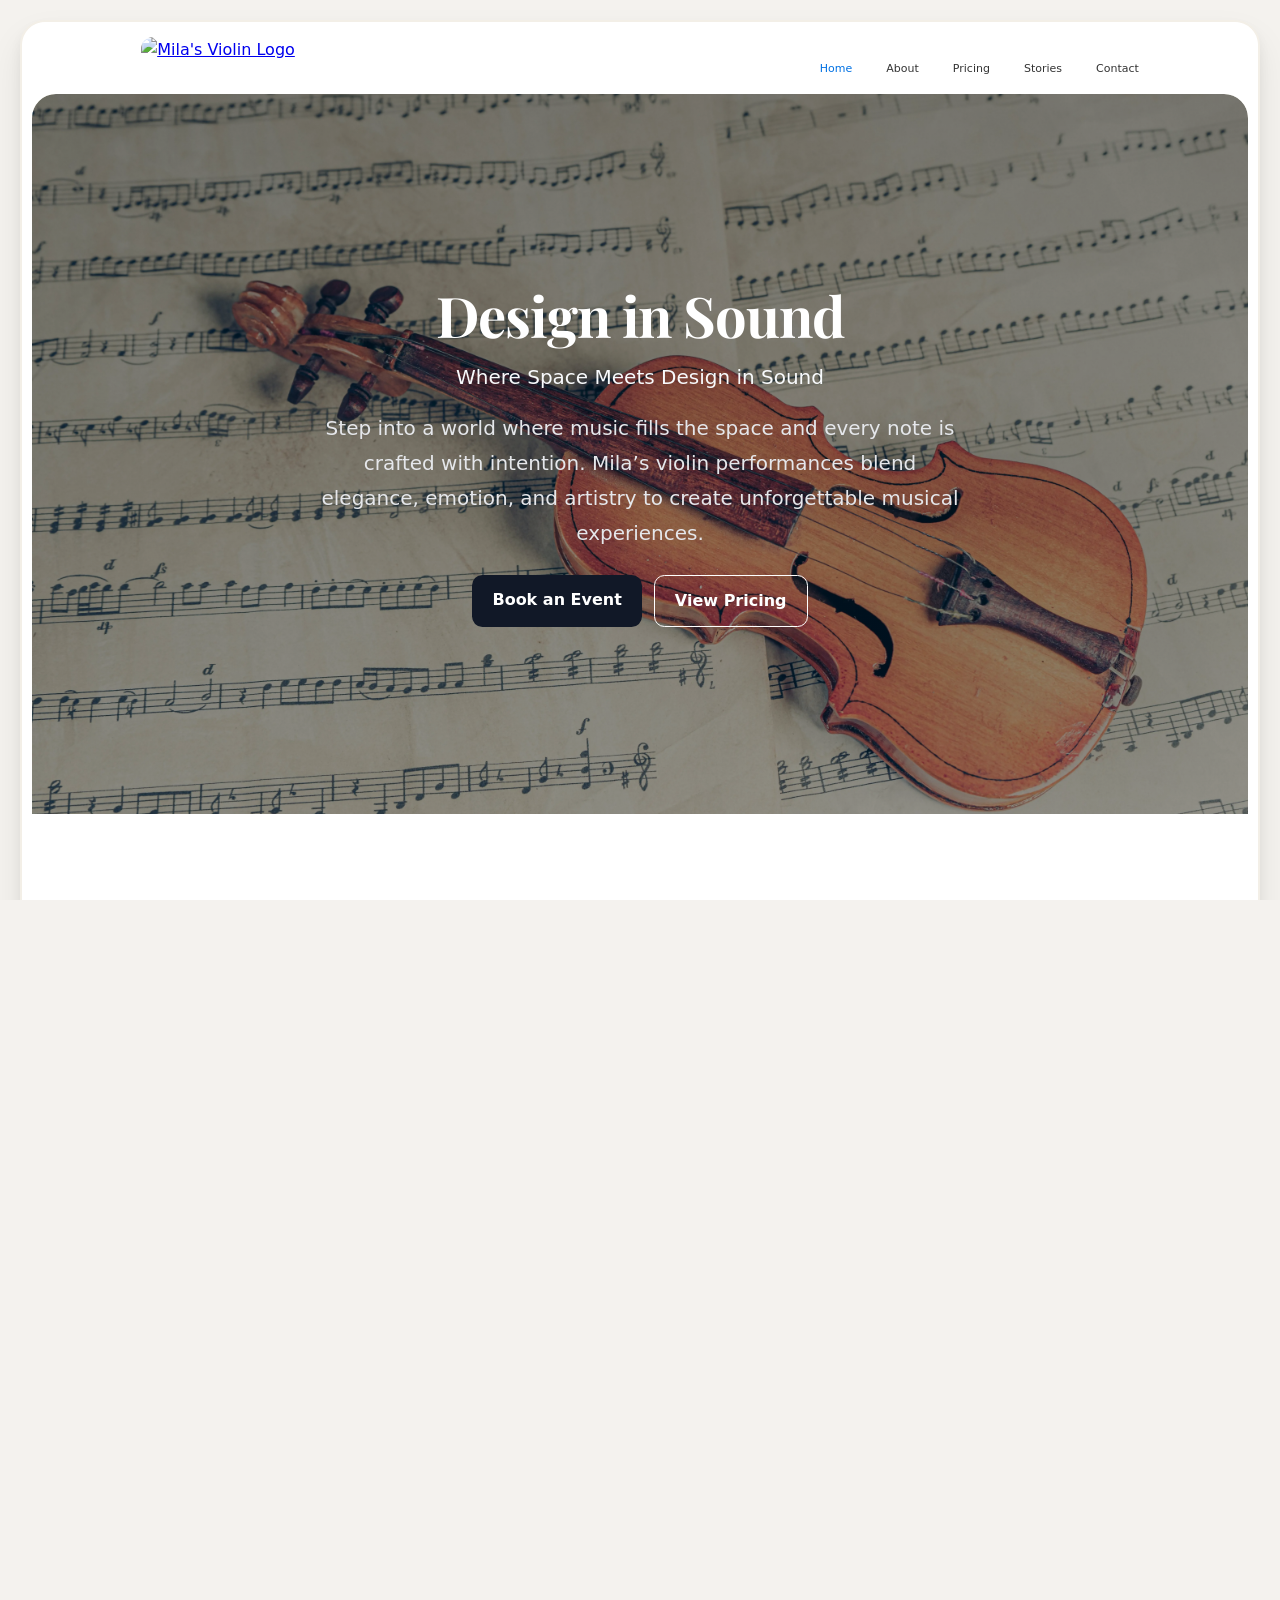
==== commit 945d5e81: "refactor: update back-to-top button visibility logic to use IntersectionObserver and add `type="butt" ====
--- a/index.html
+++ b/index.html
@@ -4,6 +4,8 @@
   <meta charset="UTF-8">
   <meta name="viewport" content="width=device-width, initial-scale=1.0">
   <title>Mila's Violin</title>
+  <link rel="icon" type="image/png" href="./img/Mila Violin-1.png">
+  <link rel="shortcut icon" href="./img/Mila Violin-1.png">
   <link href="https://fonts.googleapis.com/css2?family=Playfair+Display:wght@500;600;700&family=Inter:wght@300;400;500;600&family=Cormorant+Garamond:wght@400;500&display=swap" rel="stylesheet">
   <link rel="stylesheet" href="CSS/styles.css">
   <link rel="stylesheet" href="CSS/styles-responsive.css">
@@ -116,6 +118,6 @@
 
   <script src="https://unpkg.com/lucide@latest"></script>
   <script src="js/script.js"></script>
-  <button id="backToTop" aria-label="Back to top">↑</button>
+  <button id="backToTop" type="button" aria-label="Back to top">↑</button>
 </body>
 </html>
--- a/CSS/styles.css
+++ b/CSS/styles.css
@@ -8,6 +8,7 @@
 html,
 body {
     height: 100%;
+    overflow-x: hidden;
 }
 
 html {
@@ -16,15 +17,11 @@
 
 body {
     margin: 0;
-    height: 100vh;
-    display: flex;
-    justify-content: center;
-    align-items: center;
+    overflow-x: hidden;
     font-family: system-ui, -apple-system, BlinkMacSystemFont, sans-serif;
     line-height: 1.6;
-    background: #f7f6f3;
+    background: #f4f2ee;
     color: #1a1a1a;
-    overflow: hidden;
 }
 
 :root {
@@ -35,12 +32,13 @@
 h2,
 h3 {
     font-family: 'Playfair Display', serif;
-    letter-spacing: 0.5px;
+    letter-spacing: -0.02em;
     color: #1a1a1a;
 }
 
 section {
-    padding: 120px 0;
+    padding-top: clamp(50px, 8vw, 90px);
+    padding-bottom: clamp(50px, 8vw, 90px);
 }
 
 h2 {
@@ -51,6 +49,16 @@
 
 p {
     margin-bottom: 0.8rem;
+    line-height: 1.75;
+    color: #444;
+}
+
+p,
+h1,
+h2,
+h3 {
+    max-width: 100%;
+    min-width: 295px;
 }
 
 blockquote {
@@ -62,14 +70,20 @@
 img {
     max-width: 100%;
     height: auto;
+    display: block;
     border-radius: 12px;
+}
+
+img {
+    max-width: 100%;
+    height: auto;
 }
 
 /* Layout */
 .site-frame,
 .site-wrapper {
     width: calc(100vw - (var(--frame-gap) * 2));
-    height: calc(100vh - (var(--frame-gap) * 2));
+    min-height: calc(100vh - (var(--frame-gap) * 2));
     max-width: 1440px;
     margin: var(--frame-gap) auto;
     border-radius: 25px;
@@ -77,11 +91,11 @@
     box-shadow:
         0 18px 35px rgba(0, 0, 0, 0.08),
         0 6px 12px rgba(0, 0, 0, 0.05);
+    background: #ffffff;
+    display: flex;
+    flex-direction: column;
     overflow: hidden;
-    background: #ffffff;
-    display: flex;
-    flex-direction: column;
-    transition: all 0.4s ease;
+    transition: box-shadow 0.4s ease;
 }
 
 .scroll-area {
@@ -92,6 +106,9 @@
     scroll-behavior: smooth;
     scrollbar-width: none;
     -ms-overflow-style: none;
+    padding-left: 10px;
+    padding-right: 10px;
+    box-sizing: border-box;
 }
 
 .scroll-area::-webkit-scrollbar {
@@ -100,9 +117,11 @@
 
 .container {
     width: 100%;
-    max-width: 1100px;
+    max-width: 1200px;
     margin: 0 auto;
-    padding: 0 60px;
+    padding-left: 40px;
+    padding-right: 40px;
+    box-sizing: border-box;
 }
 
 main {
@@ -126,7 +145,7 @@
 .about-grid,
 .featured {
     display: grid;
-    grid-template-columns: 1fr 1fr;
+    grid-template-columns: repeat(auto-fit, minmax(295px, 1fr));
     gap: 80px;
     align-items: center;
 }
@@ -149,7 +168,7 @@
 .about-bio {
     padding: 120px 80px;
     max-width: 1200px;
-    margin: 120px auto;
+    margin: auto;
     background: #faf8f5;
     border-radius: 20px;
 }
@@ -157,7 +176,7 @@
 .about-grid,
 .bio-grid {
     display: grid;
-    grid-template-columns: 1fr 1.1fr;
+    grid-template-columns: repeat(auto-fit, minmax(295px, 1fr));
     gap: 80px;
     align-items: center;
 }
@@ -197,7 +216,279 @@
     color: #333;
 }
 
+.meet-mila-section {
+    padding: 90px 0;
+    background: #f7f4ef;
+}
+
+.meet-mila-container {
+    max-width: 1200px;
+    margin: auto;
+    display: grid;
+    grid-template-columns: 1.1fr 1fr;
+    gap: 80px;
+    align-items: center;
+    padding: 0 40px;
+}
+
+.meet-mila-text h2 {
+    font-size: 48px;
+    margin-bottom: 24px;
+}
+
+.meet-mila-text p {
+    font-size: 18px;
+    line-height: 1.8;
+    color: #444;
+}
+
+.section-accent-line {
+    width: 60px;
+    height: 3px;
+    background: #c7b8a3;
+    margin-bottom: 25px;
+}
+
+.meet-mila-photo img {
+    width: 100%;
+    border-radius: 18px;
+    box-shadow: 0 30px 60px rgba(0, 0, 0, 0.15);
+}
+
+.about-artist-layout {
+    display: grid;
+    grid-template-columns: repeat(auto-fit, minmax(295px, 1fr));
+    gap: 60px;
+    align-items: center;
+    margin-top: 60px;
+}
+
+.about-artist-photo img,
+.about-main-photo {
+    width: 100%;
+    border-radius: 16px;
+    box-shadow: 0 30px 60px rgba(0, 0, 0, 0.15);
+}
+
+.about-gallery {
+    display: grid;
+    grid-template-columns: 1fr auto 1fr;
+    align-items: center;
+    gap: 50px;
+    max-width: 1200px;
+    margin: 50px auto 40px auto;
+    padding: 0 40px;
+}
+
+.gallery-image {
+    display: flex;
+    justify-content: center;
+}
+
+.gallery-image img {
+    width: 100%;
+    max-width: 420px;
+    height: 360px;
+    object-fit: cover;
+    border-radius: 18px;
+    box-shadow: 0 25px 50px rgba(0, 0, 0, 0.15);
+}
+
+.gallery-quote {
+    max-width: 260px;
+    text-align: center;
+    font-style: italic;
+    color: #555;
+}
+
+.gallery-quote p {
+    font-size: 20px;
+    line-height: 1.6;
+    margin-bottom: 10px;
+}
+
+.gallery-quote span {
+    font-size: 14px;
+    letter-spacing: 1px;
+    color: #999;
+}
+
+.gallery-image img:hover {
+    transform: scale(1.03);
+}
+
+.artist-bio-section {
+    margin-top: 80px;
+    padding-top: 60px;
+    border-top: 1px solid rgba(0, 0, 0, 0.08);
+}
+
+.artist-bio-container {
+    display: grid;
+    grid-template-columns: repeat(auto-fit, minmax(295px, 1fr));
+    grid-template-rows: auto auto;
+    gap: 50px;
+    max-width: 1200px;
+    margin: auto;
+    padding: 0 40px;
+    align-items: start;
+}
+
+.artist-bio-photo {
+    grid-row: 1;
+    grid-column: 1;
+}
+
+.artist-bio-intro {
+    grid-column: 2;
+    margin-top: 40px;
+}
+
+.artist-bio-rest {
+    grid-column: 1 / span 2;
+    margin-top: 10px;
+}
+
+.artist-bio-photo img {
+    width: 100%;
+    border-radius: 16px;
+    box-shadow: 0 30px 60px rgba(0, 0, 0, 0.15);
+}
+
+.artist-bio-intro h2 {
+    font-size: 36px;
+    margin-bottom: 20px;
+}
+
+.artist-bio-intro p,
+.artist-bio-rest p {
+    line-height: 1.8;
+    font-size: 17px;
+    color: #444;
+    max-width: 640px;
+}
+
+.page-card {
+    background: #faf9f6;
+    border-radius: 24px;
+    box-shadow: 0 20px 40px rgba(0, 0, 0, 0.06);
+}
+
+.section-divider {
+    width: 60px;
+    height: 2px;
+    background: #d6d0c6;
+    margin: 70px auto;
+    border-radius: 2px;
+    opacity: 0.8;
+}
+
+.quote-block {
+    max-width: 760px;
+    margin: 80px auto;
+    text-align: center;
+    padding: 30px 30px;
+    border-left: 3px solid #d6d0c6;
+    border-right: 3px solid #d6d0c6;
+}
+
+.quote-text {
+    font-style: italic;
+    font-size: 22px;
+    line-height: 1.7;
+    color: #333;
+    margin-bottom: 10px;
+}
+
+.quote-author {
+    display: block;
+    margin-top: 10px;
+    font-size: 14px;
+    letter-spacing: 2px;
+    color: #888;
+}
+
+.gallery-image img,
+.artist-bio-photo img {
+    border-radius: 16px;
+    transition: transform 0.4s ease, box-shadow 0.4s ease;
+}
+
+.gallery-image img {
+    transition: transform 0.45s ease, box-shadow 0.45s ease;
+}
+
+.gallery-image img:hover {
+    transform: scale(1.02);
+    box-shadow: 0 14px 32px rgba(0, 0, 0, 0.18);
+}
+
+.about-hero {
+    position: relative;
+    min-height: 420px;
+    display: flex;
+    align-items: center;
+    justify-content: center;
+    text-align: center;
+    color: white;
+    background-size: cover;
+    background-position: center;
+    text-wrap: balance;
+    padding: 0;
+    margin-top: 0;
+    padding-top: 0;
+    padding-bottom: 0;
+    border-top-left-radius: 24px;
+    border-top-right-radius: 24px;
+    overflow: hidden;
+}
+
+main>.about-hero:first-child {
+    margin-top: 0;
+    padding-top: 0;
+}
+
+main>section.page-hero.about-hero:first-child {
+    margin-top: 0 !important;
+    padding-top: 0 !important;
+    padding-block-start: 0 !important;
+}
+
+.artist-bio-container {
+    margin-top: 0;
+}
+
+.about-hero::before {
+    content: "";
+    position: absolute;
+    inset: 0;
+    background: rgba(0, 0, 0, 0.45);
+    border-top-left-radius: 24px;
+    border-top-right-radius: 24px;
+}
+
+.about-hero-content {
+    position: relative;
+    z-index: 2;
+    max-width: 700px;
+}
+
+.about-hero h1 {
+    font-size: 56px;
+    margin-bottom: 10px;
+    text-wrap: balance;
+}
+
+.about-hero p {
+    font-size: 20px;
+    max-width: 720px;
+    margin: auto;
+    line-height: 1.5;
+    opacity: 0.9;
+}
+
 @media (max-width: 768px) {
+
     .about-section,
     .about-bio {
         padding: 72px 24px;
@@ -253,9 +544,17 @@
 }
 
 @keyframes floatNote {
-    0% { transform: translateY(0px); }
-    50% { transform: translateY(-20px); }
-    100% { transform: translateY(0px); }
+    0% {
+        transform: translateY(0px);
+    }
+
+    50% {
+        transform: translateY(-20px);
+    }
+
+    100% {
+        transform: translateY(0px);
+    }
 }
 
 .music-quote {
@@ -349,6 +648,55 @@
     box-shadow: 0 2px 10px rgba(15, 23, 42, 0.04);
 }
 
+.contact-card {
+    background: linear-gradient(135deg, #2b452b 0%, #1e331e 100%);
+    border: none;
+    color: #ffffff;
+}
+
+.contact-card p {
+    color: #e8f2e8;
+}
+
+.contact-card-split {
+    display: flex;
+    align-items: center;
+    gap: 40px;
+    padding: 30px 40px;
+}
+
+.contact-card-clef {
+    flex-shrink: 0;
+    display: flex;
+    align-items: center;
+    justify-content: center;
+}
+
+.dancing-clef-white {
+    background-image: none;
+    color: #ffffff;
+    -webkit-text-fill-color: #ffffff;
+}
+
+.contact-card-info {
+    flex: 1;
+}
+
+.contact-card-info p {
+    color: #e8f2e8;
+    margin-bottom: 8px;
+    font-size: 1rem;
+}
+
+.contact-link {
+    color: inherit;
+    text-decoration: none;
+}
+
+.contact-link:hover {
+    opacity: 0.8;
+}
+
 .info-card h3,
 .pricing-card h3,
 .story-card h3 {
@@ -423,9 +771,17 @@
     display: block;
 }
 
+.form-gradient-wrap {
+    background: linear-gradient(160deg, #ffffff 0%, #e8f2e8 40%, #c8dfc8 80%, #2b452b 100%);
+    border-radius: 20px;
+    padding: 40px;
+    box-shadow: 0 2px 4px rgba(43, 69, 43, 0.15);
+    margin-top: 30px;
+}
+
 .gallery-grid {
     display: grid;
-    grid-template-columns: repeat(3, 1fr);
+    grid-template-columns: repeat(auto-fit, minmax(220px, 1fr));
     gap: 20px;
 }
 
@@ -500,13 +856,14 @@
     font: inherit;
     font-weight: 700;
     color: #ffffff;
-    background-color: #4f46e5;
+    background: linear-gradient(135deg, #2b452b 0%, #1e331e 100%);
     cursor: pointer;
-    transition: background-color 0.2s ease;
+    transition: background 0.2s ease, transform 0.15s ease;
 }
 
 .contact-form button:hover {
-    background-color: #4338ca;
+    background: linear-gradient(135deg, #3a5c3a 0%, #2b452b 100%);
+    transform: translateY(-1px);
 }
 
 /* Hero */
@@ -518,6 +875,9 @@
     background-position: center;
     background-repeat: no-repeat;
     color: #ffffff;
+    border-top-left-radius: 24px;
+    border-top-right-radius: 24px;
+    overflow: hidden;
 }
 
 .hero-overlay {
@@ -527,6 +887,15 @@
     align-items: center;
     justify-content: center;
     background: linear-gradient(rgba(0, 0, 0, 0.45), rgba(0, 0, 0, 0.35));
+    border-top-left-radius: 24px !important;
+    border-top-right-radius: 24px !important;
+    overflow: hidden;
+}
+
+.hero-home,
+.hero-home .hero-overlay {
+    border-top-left-radius: 24px;
+    border-top-right-radius: 24px;
 }
 
 .hero-content {
@@ -561,16 +930,18 @@
     background-image: url('../img/MilaViolin14.webp');
     background-size: cover;
     background-position: center;
-    padding: 140px 40px;
+    padding: 80px 40px;
+    padding-left: clamp(18px, 5vw, 60px);
+    padding-right: clamp(18px, 5vw, 60px);
     border-radius: 25px;
-    margin: 120px auto;
+    margin: 24px auto;
     max-width: 1400px;
 }
 
 .services-overlay {
     background: rgba(255, 255, 255, 0.85);
     backdrop-filter: blur(10px);
-    padding: 100px 60px;
+    padding: 60px 40px;
     border-radius: 20px;
 }
 
@@ -579,19 +950,35 @@
 }
 
 .services-grid {
-    display: grid;
-    grid-template-columns: repeat(3, 1fr);
-    gap: 40px;
-    margin-top: 60px;
-    margin-bottom: 60px;
+    display: flex;
+    flex-wrap: wrap;
+    justify-content: center;
+    align-items: stretch;
+    gap: 30px;
+    width: 100%;
+    max-width: 1100px;
+    margin: 60px auto;
+    box-sizing: border-box;
 }
 
 .service-card {
+    flex: 1 1 310px;
+    max-width: 310px;
+    margin: 0;
+    padding: 28px 26px;
+    border-radius: 22px;
+    box-sizing: border-box;
     background: #ffffff;
-    padding: 40px;
-    border-radius: 16px;
+    border: 1px solid rgba(0, 0, 0, 0.06);
     box-shadow: 0 10px 30px rgba(0, 0, 0, 0.08);
-    transition: all 0.3s ease;
+    transition: transform 0.3s ease, box-shadow 0.3s ease;
+}
+
+.service-card h3,
+.service-card p {
+    min-width: 0;
+    max-width: 100%;
+    overflow-wrap: anywhere;
 }
 
 .service-card:hover {
@@ -635,19 +1022,22 @@
 }
 
 .parallax-section {
+    width: 100%;
+    max-width: 100%;
+    margin: 10px auto;
+    padding-top: 25px;
+    padding-bottom: 25px;
+    min-height: 250px;
+    display: flex;
+    align-items: center;
+    justify-content: center;
+    border-radius: 24px;
+    overflow: hidden;
     position: relative;
-    height: 420px;
     background-image: url('../img/MilaViolin13.webp');
     background-size: cover;
     background-position: center;
-    background-attachment: fixed;
-    display: flex;
-    align-items: center;
-    justify-content: center;
-    border-radius: 25px;
-    margin: 120px auto;
-    max-width: 1400px;
-    overflow: hidden;
+    background-repeat: no-repeat;
 }
 
 .parallax-section::before {
@@ -657,24 +1047,24 @@
     left: 0;
     right: 0;
     bottom: 0;
-    background: linear-gradient(
-        to bottom,
-        rgba(0, 0, 0, 0.3),
-        rgba(0, 0, 0, 0.55)
-    );
+    background: linear-gradient(to bottom,
+            rgba(0, 0, 0, 0.3),
+            rgba(0, 0, 0, 0.55));
     z-index: 0;
 }
 
 .parallax-overlay {
+    max-width: 640px;
+    width: calc(100% - 40px);
+    margin: 0 auto;
+    padding: 28px 24px;
+    border-radius: 20px;
+    text-align: center;
+    box-sizing: border-box;
     position: relative;
     z-index: 2;
-    background: rgba(0, 0, 0, 0.4);
-    padding: 80px 60px;
-    text-align: center;
-    color: #ffffff;
-    border-radius: 20px;
-    backdrop-filter: blur(6px);
-    max-width: 700px;
+    background: rgba(0, 0, 0, 0.42);
+    backdrop-filter: blur(4px);
 }
 
 .parallax-overlay h2 {
@@ -683,6 +1073,7 @@
     font-weight: 600;
     letter-spacing: 0.5px;
     color: #ffffff;
+    text-shadow: 0 4px 14px rgba(0, 0, 0, 0.65);
 }
 
 .parallax-overlay p {
@@ -692,6 +1083,27 @@
     max-width: 600px;
     margin: auto;
     color: #f8fafc;
+    text-shadow: 0 3px 10px rgba(0, 0, 0, 0.6);
+}
+
+@media (max-width:768px) {
+
+    .parallax-overlay h2 {
+        font-size: clamp(26px, 6vw, 34px);
+        line-height: 1.25;
+    }
+
+    .parallax-overlay p {
+        font-size: 16px;
+        line-height: 1.6;
+    }
+
+}
+
+.parallax-section img {
+    max-width: 100%;
+    height: auto;
+    display: block;
 }
 
 .page-hero {
@@ -705,7 +1117,9 @@
     justify-content: center;
     text-align: center;
     color: #ffffff;
-    border-radius: 0;
+    border-top-left-radius: 24px;
+    border-top-right-radius: 24px;
+    overflow: hidden;
     position: relative;
 }
 
@@ -713,24 +1127,47 @@
     content: "";
     position: absolute;
     inset: 0;
-    background: rgba(0, 0, 0, 0.28);
+    background: linear-gradient(rgba(0, 0, 0, 0.55),
+            rgba(0, 0, 0, 0.45));
+    z-index: 1;
+    border-top-left-radius: 24px;
+    border-top-right-radius: 24px;
 }
 
 .page-hero-content {
     position: relative;
     z-index: 2;
+    text-align: center;
+    color: white;
     max-width: 720px;
     padding: 20px;
 }
 
 .page-hero h1 {
     font-size: 48px;
+    font-weight: 600;
+    color: white;
     margin-bottom: 10px;
+    text-shadow:
+        0 4px 20px rgba(0, 0, 0, 0.8),
+        0 2px 8px rgba(0, 0, 0, 0.6);
 }
 
 .page-hero p {
     font-size: 18px;
-    opacity: 0.95;
+    color: white;
+    text-shadow: 0 3px 12px rgba(0, 0, 0, 0.7);
+}
+
+.hero-section h1,
+.about-hero h1 {
+    text-shadow: 0 2px 6px rgba(0, 0, 0, 0.2);
+}
+
+.hero-section p,
+.about-hero p {
+    max-width: 720px;
+    margin: auto;
 }
 
 .hero-description {
@@ -752,17 +1189,24 @@
 }
 
 .hero-contact {
-    background-image: url("../img/MilaViolin10.webp");
+    background-image: url("../img/MilaViolin22.webp");
 }
 
 /* Navigation */
+.navbar {
+    transition: transform 0.35s ease;
+    backdrop-filter: blur(12px);
+    background: rgba(255, 255, 255, 0.85);
+}
+
 .site-header,
 .header {
-    border-bottom: 1px solid #e5e7eb;
+    border-bottom: none;
     background: #ffffff;
-    position: sticky;
-    top: 0;
-    z-index: 100;
+    position: relative;
+    transition: transform .35s ease;
+    border-top-left-radius: inherit;
+    border-top-right-radius: inherit;
 }
 
 .header-content {
@@ -779,10 +1223,14 @@
     display: block;
 }
 
+.navbar-hidden {
+    transform: translateY(-100%);
+}
+
 .main-nav {
     display: flex;
+    align-items: center;
     gap: 34px;
-    align-items: center;
     justify-content: flex-end;
     margin-left: auto;
 }
@@ -794,7 +1242,7 @@
     text-decoration: none;
     color: #333333;
     font-size: 12px;
-    transition: color 0.2s ease;
+    transition: color .2s ease;
 }
 
 .nav-item:hover {
@@ -865,31 +1313,754 @@
 
 #backToTop {
     position: fixed;
-    bottom: 30px;
-    right: 30px;
-    width: 50px;
-    height: 50px;
+    bottom: calc(var(--frame-gap) + 16px);
+    right: calc(var(--frame-gap) + 16px);
+    width: 48px;
+    height: 48px;
     border-radius: 50%;
     border: none;
-    background: #1f2937;
+    background: linear-gradient(135deg, #2b452b 0%, #1e331e 100%);
     color: #ffffff;
-    font-size: 22px;
+    font-size: 20px;
     cursor: pointer;
     display: flex;
     align-items: center;
     justify-content: center;
+    opacity: 1;
+    visibility: visible;
+    transition: opacity 0.3s ease, visibility 0.3s ease, transform 0.25s ease;
+    box-shadow: 0 4px 14px rgba(43, 69, 43, 0.35);
+    z-index: 9999;
+}
+
+#backToTop:hover {
+    transform: translateY(-3px);
+}
+
+#backToTop.at-top {
     opacity: 0;
     visibility: hidden;
-    transition: all 0.3s ease;
-    box-shadow: 0 10px 20px rgba(0, 0, 0, 0.15);
-    z-index: 120;
-}
-
-#backToTop:hover {
-    transform: translateY(-3px);
-}
-
-#backToTop.show {
+}
+
+/* ------------- PRICING REDESIGN (Premium Look) ------------- */
+
+/* 1. Global Setup (Specific to pricing page elements only) */
+.pricing-redesign-wrapper .info-card,
+.pricing-redesign-wrapper .pricing-card {
+    background: linear-gradient(145deg, #ffffff, #fcfcfc);
+    border: 1px solid rgba(214, 208, 198, 0.4);
+    border-radius: 16px;
+    padding: 35px 25px;
+    box-shadow:
+        0 10px 30px rgba(0, 0, 0, 0.04),
+        0 4px 12px rgba(0, 0, 0, 0.02);
+    transition: transform 0.3s cubic-bezier(0.175, 0.885, 0.32, 1.275),
+        box-shadow 0.3s ease,
+        border-color 0.3s ease;
+    display: flex;
+    flex-direction: column;
+    justify-content: center;
+    position: relative;
+    overflow: hidden;
+}
+
+.pricing-redesign-wrapper .info-card:hover,
+.pricing-redesign-wrapper .pricing-card:hover {
+    transform: translateY(-8px);
+    box-shadow:
+        0 20px 40px rgba(0, 0, 0, 0.08),
+        0 8px 16px rgba(0, 0, 0, 0.04);
+    border-color: rgba(214, 208, 198, 0.8);
+}
+
+/* Add a subtle highlight line at the top to simulate glass/premium card rim */
+.pricing-redesign-wrapper .info-card::before,
+.pricing-redesign-wrapper .pricing-card::before {
+    content: '';
+    position: absolute;
+    top: 0;
+    left: 0;
+    right: 0;
+    height: 4px;
+    background: linear-gradient(90deg, #d8cbb7 0%, #c7b8a3 100%);
+    opacity: 0;
+    transition: opacity 0.3s ease;
+}
+
+.pricing-redesign-wrapper .info-card:hover::before,
+.pricing-redesign-wrapper .pricing-card:hover::before {
     opacity: 1;
-    visibility: visible;
+}
+
+/* 2. Typography Upgrades */
+.pricing-redesign-wrapper .info-card h3,
+.pricing-redesign-wrapper .pricing-card h3 {
+    font-family: 'Playfair Display', serif;
+    font-size: 24px;
+    color: #1a1a1a;
+    margin-bottom: 15px;
+    letter-spacing: -0.01em;
+    min-width: 0;
+}
+
+.pricing-redesign-wrapper .info-card p,
+.pricing-redesign-wrapper .pricing-card p {
+    font-size: 16px;
+    line-height: 1.6;
+    color: #555;
+    margin-bottom: 10px;
+    min-width: 0;
+}
+
+/* Target standalone prices to make them pop */
+.pricing-redesign-wrapper .price-highlight {
+    font-size: 32px;
+    font-weight: 700;
+    color: #c7b8a3;
+    /* Elegant Gold/Beige tone */
+    display: block;
+    margin-bottom: 20px;
+    font-family: 'Playfair Display', serif;
+}
+
+/* Target the duration */
+.pricing-redesign-wrapper .duration-highlight {
+    font-size: 14px;
+    text-transform: uppercase;
+    letter-spacing: 1.5px;
+    color: #888;
+    display: block;
+    margin-bottom: 5px;
+}
+
+/* 3. Notes Section Upgrade */
+.pricing-redesign-wrapper .notes-list {
+    background: #faf8f5;
+    padding: 30px 40px;
+    border-radius: 12px;
+    border-left: 4px solid #c7b8a3;
+    list-style-type: none;
+}
+
+.pricing-redesign-wrapper .notes-list li {
+    padding-left: 30px;
+    position: relative;
+    font-size: 17px;
+    color: #444;
+    line-height: 1.7;
+    margin-bottom: 15px;
+}
+
+/* Custom list bullet */
+.pricing-redesign-wrapper .notes-list li::before {
+    content: '♪';
+    position: absolute;
+    left: 0;
+    color: #c7b8a3;
+    font-family: 'Playfair Display', serif;
+    font-size: 20px;
+    top: -2px;
+}
+
+/* Add a premium accent to grid containers */
+.pricing-redesign-wrapper .pricing-grid,
+.pricing-redesign-wrapper .info-grid {
+    gap: 30px;
+    margin-top: 50px;
+}
+
+/* Why Hire Mila Green Gradient Container */
+.why-hire-container {
+    background: linear-gradient(135deg, #ffffff 0%, #dae6da 40%, #2b452b 100%);
+    border-radius: 24px;
+    padding: 60px 50px;
+    box-shadow: 0 15px 35px rgba(0, 0, 0, 0.05);
+}
+
+@media (max-width: 768px) {
+    .why-hire-container {
+        padding: 40px 24px;
+    }
+}
+
+/* Reduce vertical gaps between sections on Pricing page */
+.pricing-redesign-wrapper section[aria-labelledby="pricing-hero-title"] {
+    padding-bottom: 40px;
+}
+
+.pricing-redesign-wrapper section[aria-labelledby="why-hire-title"] {
+    padding-top: 40px;
+    padding-bottom: 40px;
+}
+
+.pricing-redesign-wrapper section[aria-labelledby="wedding-pricing-title"] {
+    padding-top: 40px;
+    padding-bottom: 40px;
+}
+
+.pricing-redesign-wrapper section[aria-labelledby="other-services-title"] {
+    padding-top: 40px;
+}
+
+/* Split Layout for Hero Pricing Section */
+.pricing-split-layout {
+    display: grid;
+    grid-template-columns: 1fr 1fr;
+    gap: 60px;
+    align-items: center;
+}
+
+.pricing-split-image img {
+    width: 100%;
+    height: auto;
+    border-radius: 16px;
+    box-shadow: 0 20px 40px rgba(0, 0, 0, 0.1);
+}
+
+.pricing-split-text {
+    display: flex;
+    flex-direction: column;
+    justify-content: center;
+}
+
+.pricing-split-text h1 {
+    margin-bottom: 20px;
+}
+
+/* Global gap reduction for all pricing sections */
+.pricing-redesign-wrapper .content-section {
+    padding-top: 50px;
+    padding-bottom: 50px;
+}
+
+/* Global gap reduction for all contact sections */
+.contact-page-wrapper .content-section {
+    padding-top: 50px;
+    padding-bottom: 50px;
+}
+
+@media (max-width: 900px) {
+    .pricing-split-layout {
+        grid-template-columns: 1fr;
+        gap: 40px;
+    }
+
+    .contact-card-split {
+        flex-direction: column;
+        gap: 20px;
+        padding: 24px 20px;
+        text-align: center;
+    }
+
+    .dancing-clef {
+        font-size: 60px;
+    }
+}
+
+/* =============================================
+   STORIES PAGE REDESIGN
+   ============================================= */
+
+/* Wrapper to scope all spacing */
+.stories-page-wrapper .content-section {
+    padding-top: 50px;
+    padding-bottom: 50px;
+}
+
+/* Match the side padding to the banners (25px each side) */
+.stories-page-wrapper .container {
+    padding-left: 0;
+    padding-right: 0;
+    max-width: calc(100% - 50px);
+}
+
+/* Fade-in animation */
+.fade-in-up {
+    opacity: 0;
+    transform: translateY(30px);
+    transition: opacity 0.65s ease, transform 0.65s ease;
+}
+
+.fade-in-up.visible {
+    opacity: 1;
+    transform: translateY(0);
+}
+
+/* Accent Line */
+.stories-accent-line {
+    width: 50px;
+    height: 3px;
+    background: linear-gradient(90deg, #2b452b, #8fb88f);
+    border-radius: 2px;
+    margin-bottom: 16px;
+}
+
+.stories-accent-line--gold {
+    background: linear-gradient(90deg, #c9a84c, #f0d080);
+}
+
+/* Intro section */
+.stories-intro {
+    padding: 50px 0 30px;
+}
+
+.stories-intro h2 {
+    font-family: 'Playfair Display', serif;
+    font-size: 2rem;
+    color: #1a1a1a;
+    margin-bottom: 12px;
+}
+
+.stories-intro p {
+    color: #555;
+    font-size: 1.05rem;
+    max-width: 720px;
+    line-height: 1.8;
+}
+
+/* Sections */
+.stories-section {
+    padding: 40px 0;
+}
+
+.stories-section-title {
+    font-family: 'Playfair Display', serif;
+    font-size: 1.9rem;
+    color: #1a1a1a;
+    margin-bottom: 30px;
+    position: relative;
+    padding-bottom: 12px;
+    text-align: center;
+}
+
+.stories-section-title::after {
+    content: '';
+    position: absolute;
+    bottom: 0;
+    left: 50%;
+    transform: translateX(-50%);
+    width: 40px;
+    height: 2px;
+    background: #2b452b;
+    border-radius: 2px;
+}
+
+/* Review Card Grid */
+.stories-card-grid {
+    display: grid;
+    grid-template-columns: repeat(3, 1fr);
+    gap: 20px;
+}
+
+.stories-card-grid--2 {
+    grid-template-columns: repeat(2, 1fr);
+}
+
+.stories-review-card {
+    background: linear-gradient(145deg, #2b452b 0%, #1e331e 100%);
+    color: #e8f2e8;
+    border-radius: 16px;
+    padding: 28px;
+    box-shadow: 0 4px 16px rgba(43, 69, 43, 0.2);
+    transition: transform 0.25s ease, box-shadow 0.25s ease;
+}
+
+.stories-review-card:hover {
+    transform: translateY(-4px);
+    box-shadow: 0 10px 28px rgba(43, 69, 43, 0.3);
+}
+
+.stories-review-card p {
+    color: #e8f2e8;
+    line-height: 1.75;
+    margin-bottom: 12px;
+    font-size: 0.95rem;
+}
+
+.stories-stars {
+    font-size: 1rem;
+    margin-bottom: 14px;
+    letter-spacing: 1px;
+}
+
+.stories-reviewer {
+    font-weight: 600;
+    color: #ffffff !important;
+    margin-top: 16px !important;
+}
+
+.stories-event {
+    font-size: 0.8rem !important;
+    color: #a8c8a8 !important;
+    text-transform: uppercase;
+    letter-spacing: 1.5px;
+    margin-bottom: 0 !important;
+}
+
+/* Full-width Image Banner */
+.stories-banner {
+    position: relative;
+    width: calc(100% - 50px);
+    max-width: 1200px;
+    height: 420px;
+    overflow: hidden;
+    border-radius: 25px;
+    box-shadow: 0 2px 6px rgba(0, 0, 0, 0.18);
+    margin: 0 auto 15px;
+}
+
+.stories-banner-img {
+    width: 100%;
+    height: 100%;
+    object-fit: cover;
+    object-position: center 30%;
+    display: block;
+}
+
+.stories-banner-overlay {
+    position: absolute;
+    inset: 0;
+    background: linear-gradient(to bottom, rgba(0, 0, 0, 0.1) 0%, rgba(0, 0, 0, 0.55) 100%);
+    display: flex;
+    flex-direction: column;
+    justify-content: flex-end;
+    align-items: center;
+    text-align: center;
+    padding: 40px 60px;
+    border-radius: 25px;
+}
+
+.stories-banner-overlay--bottom {
+    justify-content: center;
+}
+
+.stories-banner-quote {
+    font-family: 'Playfair Display', serif;
+    font-size: 1.8rem;
+    font-style: italic;
+    color: #ffffff;
+    margin-bottom: 10px;
+    text-shadow: 0 2px 12px rgba(0, 0, 0, 0.4);
+}
+
+.stories-banner-author {
+    font-family: 'Inter', sans-serif;
+    font-size: 0.85rem;
+    color: #ddd;
+    text-transform: uppercase;
+    letter-spacing: 2px;
+}
+
+/* Split Section */
+.stories-split {
+    display: grid;
+    grid-template-columns: 1fr 1fr;
+    min-height: 380px;
+    border-radius: 25px;
+    overflow: hidden;
+    width: calc(100% - 50px);
+    max-width: 1200px;
+    margin: 0 auto 15px;
+    box-shadow: 0 2px 6px rgba(0, 0, 0, 0.1);
+}
+
+.stories-split-image {
+    overflow: hidden;
+}
+
+.stories-split-image img {
+    width: 100%;
+    height: 100%;
+    object-fit: cover;
+    object-position: center;
+    display: block;
+    transition: transform 0.6s ease;
+}
+
+.stories-split:hover .stories-split-image img {
+    transform: scale(1.03);
+}
+
+.stories-split-text {
+    background: linear-gradient(145deg, #2b452b 0%, #1a2e1a 100%);
+    display: flex;
+    flex-direction: column;
+    justify-content: center;
+    padding: 50px 48px;
+}
+
+.stories-pull-quote {
+    font-family: 'Playfair Display', serif;
+    font-size: 1.35rem;
+    font-style: italic;
+    color: #e8f2e8;
+    line-height: 1.7;
+    margin-bottom: 20px;
+}
+
+.stories-pull-author {
+    font-family: 'Inter', sans-serif;
+    font-size: 0.82rem;
+    color: #a8c8a8;
+    text-transform: uppercase;
+    letter-spacing: 2px;
+}
+
+/* Highlights Grid */
+.stories-highlights-grid {
+    display: grid;
+    grid-template-columns: repeat(3, 1fr);
+    gap: 24px;
+}
+
+.stories-highlight-tile {
+    border-top: 3px solid #2b452b;
+    padding: 28px 0 0;
+    position: relative;
+}
+
+.stories-tile-number {
+    font-family: 'Playfair Display', serif;
+    font-size: 2.8rem;
+    font-weight: 700;
+    color: #e0e8e0;
+    line-height: 1;
+    display: block;
+    margin-bottom: 12px;
+}
+
+.stories-highlight-tile h3 {
+    font-family: 'Playfair Display', serif;
+    font-size: 1.1rem;
+    color: #1a1a1a;
+    margin-bottom: 10px;
+}
+
+.stories-highlight-tile p {
+    color: #666;
+    font-size: 0.92rem;
+    line-height: 1.7;
+}
+
+/* CTA Banner */
+.stories-cta-banner {
+    background: linear-gradient(135deg, #2b452b 0%, #1e331e 100%);
+    padding: 70px 0;
+    text-align: center;
+    margin-top: 15px;
+    border-radius: 25px;
+    width: calc(100% - 50px);
+    max-width: 1200px;
+    margin-left: auto;
+    margin-right: auto;
+}
+
+.stories-cta-banner h2 {
+    font-family: 'Playfair Display', serif;
+    font-size: 2.2rem;
+    color: #ffffff;
+    margin-bottom: 16px;
+}
+
+.stories-cta-banner p {
+    color: #c0d8c0;
+    max-width: 600px;
+    margin: 0 auto 32px;
+    font-size: 1.05rem;
+    line-height: 1.8;
+}
+
+.stories-cta-btn {
+    display: inline-block;
+    padding: 15px 40px;
+    background: transparent;
+    border: 2px solid #e8f2e8;
+    color: #ffffff;
+    border-radius: 50px;
+    font-family: 'Inter', sans-serif;
+    font-size: 0.95rem;
+    font-weight: 600;
+    letter-spacing: 1.5px;
+    text-transform: uppercase;
+    text-decoration: none;
+    transition: background 0.3s ease, color 0.3s ease;
+}
+
+.stories-cta-btn:hover {
+    background: #ffffff;
+    color: #2b452b;
+}
+
+/* Mobile responsiveness for stories */
+@media (max-width: 768px) {
+
+    .stories-card-grid,
+    .stories-card-grid--2 {
+        grid-template-columns: 1fr;
+    }
+
+    .stories-highlights-grid {
+        grid-template-columns: 1fr;
+        gap: 30px;
+    }
+
+    .stories-split {
+        grid-template-columns: 1fr;
+    }
+
+    .stories-split-image {
+        height: 280px;
+    }
+
+    .stories-split-text {
+        padding: 40px 24px;
+    }
+
+    .stories-banner {
+        height: 300px;
+    }
+
+    .stories-banner-quote {
+        font-size: 1.3rem;
+    }
+
+    .stories-banner-overlay {
+        padding: 24px;
+    }
+}
+
+/* Violin Strings & Jumping Notes Animation */
+.violin-strings-container {
+    position: relative;
+    max-width: 600px;
+    height: 100px;
+    margin: 0 auto;
+    display: flex;
+    flex-direction: column;
+    justify-content: center;
+    gap: 12px;
+}
+
+.violin-string {
+    width: 100%;
+    height: 1px;
+    background: #c7b8a3;
+    opacity: 0.5;
+}
+
+.musical-note {
+    position: absolute;
+    font-size: 28px;
+    z-index: 10;
+    /* Common animation base, jumpNote defined below */
+    animation: jumpNote 2.5s infinite ease-in-out alternate;
+    background-clip: text;
+    -webkit-background-clip: text;
+    color: transparent;
+}
+
+/* Position and delay each note differently for an organic feel */
+.note-1 {
+    left: 10%;
+    bottom: 30px;
+    animation-duration: 2.2s;
+    font-size: 32px;
+    background-image: linear-gradient(135deg, #ff007f 0%, #9b51e0 100%);
+}
+
+.note-2 {
+    left: 30%;
+    bottom: 50px;
+    animation-delay: 0.3s;
+    animation-duration: 2.6s;
+    font-size: 24px;
+    background-image: linear-gradient(135deg, #ff8c00 0%, #ff0055 100%);
+}
+
+.note-3 {
+    left: 50%;
+    bottom: 20px;
+    animation-delay: 0.7s;
+    animation-duration: 2.1s;
+    font-size: 36px;
+    background-image: linear-gradient(135deg, #ff2a2a 0%, #ffb347 100%);
+}
+
+.note-4 {
+    left: 70%;
+    bottom: 65px;
+    animation-delay: 1.1s;
+    animation-duration: 2.8s;
+    font-size: 28px;
+    background-image: linear-gradient(135deg, #9b51e0 0%, #ff007f 100%);
+}
+
+.note-5 {
+    left: 90%;
+    bottom: 35px;
+    animation-delay: 1.5s;
+    animation-duration: 2.4s;
+    font-size: 30px;
+    background-image: linear-gradient(135deg, #ff0055 0%, #ff8c00 100%);
+}
+
+.note-1 {
+    font-size: 55px;
+    margin-bottom: -15px;
+    /* Adjust alignment since it's so tall */
+}
+
+@keyframes jumpNote {
+    0% {
+        transform: translateY(0) rotate(-15deg);
+    }
+
+    100% {
+        transform: translateY(-40px) rotate(15deg);
+    }
+}
+
+/* Dancing Treble Clef */
+.dancing-clef-wrap {
+    display: flex;
+    justify-content: center;
+    align-items: center;
+    padding: 10px 0;
+}
+
+.dancing-clef {
+    font-size: 80px;
+    background-image: linear-gradient(135deg, #ff007f 0%, #9b51e0 50%, #ff8c00 100%);
+    background-clip: text;
+    -webkit-background-clip: text;
+    color: transparent;
+    display: inline-block;
+    animation: dancingClef 1.8s infinite ease-in-out;
+    transform-origin: bottom center;
+}
+
+@keyframes dancingClef {
+    0% {
+        transform: rotate(-12deg) translateY(0px) scaleX(1);
+    }
+
+    20% {
+        transform: rotate(10deg) translateY(-12px) scaleX(0.95);
+    }
+
+    40% {
+        transform: rotate(-8deg) translateY(-20px) scaleX(1.05);
+    }
+
+    60% {
+        transform: rotate(14deg) translateY(-10px) scaleX(0.97);
+    }
+
+    80% {
+        transform: rotate(-6deg) translateY(-5px) scaleX(1.02);
+    }
+
+    100% {
+        transform: rotate(-12deg) translateY(0px) scaleX(1);
+    }
 }
--- a/CSS/styles-responsive.css
+++ b/CSS/styles-responsive.css
@@ -5,27 +5,29 @@
     }
 
     section {
-        padding: 72px 0;
+        padding: 55px 0;
     }
 
     .container {
-        padding: 0 20px;
-    }
-
-    .header-content {
-        min-height: auto;
-        flex-direction: column;
-        align-items: center;
-        justify-content: center;
-        padding: 1rem 0;
-    }
-
-    .main-nav {
-        width: 100%;
-        justify-content: center;
-        flex-wrap: wrap;
-        gap: 20px;
-    }
+        padding-left: 22px;
+        padding-right: 22px;
+    }
+
+    p {
+        font-size: 17px;
+        line-height: 1.8;
+    }
+
+    h1 {
+        font-size: 34px;
+        line-height: 1.25;
+    }
+
+    h2 {
+        font-size: 28px;
+        line-height: 1.3;
+    }
+
 
     .hero,
     .hero-overlay {
@@ -79,6 +81,138 @@
         max-width: 100%;
     }
 
+    .meet-mila-container,
+    .artist-bio-container,
+    .about-gallery {
+        grid-template-columns: 1fr;
+        gap: 40px;
+    }
+
+    .meet-mila-text h2 {
+        font-size: 36px;
+    }
+
+    .artist-bio-text,
+    .meet-mila-text {
+        max-width: 100%;
+        padding-left: 24px;
+        padding-right: 24px;
+    }
+
+    .artist-bio-text p,
+    .meet-mila-text p {
+        font-size: 17px;
+        line-height: 1.8;
+        max-width: 100%;
+    }
+
+    .artist-bio-text h2 {
+        font-size: 32px;
+        line-height: 1.25;
+        padding-right: 20px;
+    }
+
+    .artist-bio-photo {
+        order: 1;
+    }
+
+    .artist-bio-intro {
+        order: 2;
+        margin-top: 0;
+    }
+
+    .artist-bio-rest {
+        order: 3;
+    }
+
+    .about-artist-layout {
+        grid-template-columns: 1fr;
+    }
+
+    .about-gallery {
+        text-align: center;
+    }
+
+    .gallery-image img {
+        max-width: 100%;
+        height: auto;
+    }
+
+    .gallery-quote {
+        text-align: center;
+        margin: 0 auto;
+        max-width: 85%;
+        display: flex;
+        flex-direction: column;
+        align-items: center;
+        justify-content: center;
+    }
+
+    .gallery-quote p {
+        text-align: center;
+    }
+
+    .gallery-quote span {
+        text-align: center;
+    }
+
+    .artist-bio-container {
+        grid-template-columns: 1fr;
+        gap: 30px;
+        padding: 0 20px;
+    }
+
+    .artist-bio-container {
+        display: block;
+        padding-left: 22px;
+        padding-right: 22px;
+    }
+
+    .artist-bio-intro,
+    .artist-bio-rest {
+        max-width: 100%;
+        width: 100%;
+    }
+
+    .artist-bio-intro p,
+    .artist-bio-rest p {
+        width: 100%;
+        max-width: 100%;
+        font-size: 17px;
+        line-height: 1.75;
+    }
+
+    .artist-bio-rest {
+        grid-column: auto;
+    }
+
+    p {
+        text-wrap: pretty;
+    }
+
+    img {
+        max-width: 100%;
+        height: auto;
+    }
+
+    .gallery-image img {
+        width: 100%;
+        height: auto;
+    }
+
+    .hero-section p,
+    .about-hero p {
+        max-width: 90%;
+        margin-left: auto;
+        margin-right: auto;
+        text-align: center;
+    }
+
+    .navbar a {
+        padding: 10px 8px;
+        font-size: 14px;
+    }
+
     .testimonials blockquote {
         font-size: 22px;
     }
@@ -120,6 +254,264 @@
     }
 }
 
+@media (max-width: 768px) {
+    .site-frame,
+    .site-wrapper {
+        width: 100%;
+        min-height: 100dvh;
+        height: auto;
+        margin: 0;
+        border: none;
+        border-radius: 0;
+        box-shadow: none;
+    }
+
+    .scroll-area {
+        height: auto;
+        overflow: visible;
+        padding-top: 0;
+    }
+
+    .header-content {
+        min-height: auto;
+        flex-direction: column;
+        align-items: center;
+        justify-content: center;
+        gap: 8px;
+        padding: 10px 0 8px;
+    }
+
+    .main-nav {
+        display: flex;
+        width: 100%;
+        justify-content: space-around;
+        gap: 8px;
+        flex-wrap: nowrap;
+    }
+
+    .nav-item {
+        font-size: 10px;
+        gap: 2px;
+    }
+
+    .nav-icon {
+        width: 16px;
+        height: 16px;
+        margin-bottom: 2px;
+    }
+
+    .nav-label {
+        font-size: 10px;
+    }
+
+    .container {
+        padding-left: 20px;
+        padding-right: 20px;
+    }
+
+    p,
+    h1,
+    h2,
+    h3 {
+        min-width: 0;
+    }
+
+    .hero,
+    .page-hero {
+        margin-top: 0 !important;
+        padding-top: 0 !important;
+        min-height: 72vh;
+        height: auto;
+        border-radius: 0;
+    }
+
+    .hero-overlay {
+        min-height: 72vh;
+    }
+
+    .hero h1 {
+        font-size: 36px;
+        line-height: 1.15;
+    }
+
+    .hero-subtitle {
+        font-size: 18px;
+    }
+
+    .hero-description {
+        font-size: 17px;
+        line-height: 1.6;
+    }
+
+    .hero-buttons {
+        flex-direction: column;
+        align-items: center;
+        gap: 12px;
+    }
+
+    .hero-buttons .btn-primary,
+    .hero-buttons .btn-secondary {
+        width: 100%;
+        max-width: 280px;
+    }
+
+    .featured {
+        grid-template-columns: 1fr;
+        gap: 32px;
+    }
+
+    .meet-mila-section,
+    .about-bio {
+        padding-top: 56px;
+        padding-bottom: 56px;
+    }
+
+    .meet-mila-container,
+    .about-gallery {
+        grid-template-columns: 1fr;
+        gap: 32px;
+        padding-left: 0;
+        padding-right: 0;
+    }
+
+    .artist-bio-container {
+        display: grid !important;
+        grid-template-columns: 1fr !important;
+        gap: 32px;
+        padding-left: 0;
+        padding-right: 0;
+    }
+
+    .artist-bio-intro,
+    .artist-bio-rest {
+        margin-top: 0;
+    }
+
+    .artist-bio-intro h2 {
+        font-size: 30px;
+        line-height: 1.25;
+    }
+
+    .artist-bio-intro p,
+    .artist-bio-rest p {
+        font-size: 17px;
+        line-height: 1.7;
+        max-width: 100%;
+    }
+
+    .about-gallery {
+        text-align: center;
+    }
+
+    .gallery-image img {
+        width: 100%;
+        height: auto;
+    }
+
+    .page-hero.about-hero {
+        min-height: 62vh;
+    }
+
+    .page-hero.about-hero .page-hero-content {
+        padding: 20px 18px;
+    }
+
+    .page-hero.about-hero h1 {
+        font-size: 38px;
+    }
+
+    .page-hero.about-hero p {
+        font-size: 17px;
+        line-height: 1.6;
+    }
+}
+
+.container {
+max-width:1100px;
+margin:auto;
+padding-left:clamp(16px,4vw,60px);
+padding-right:clamp(16px,4vw,60px);
+}
+
+@media (max-width:700px){
+
+.container{
+padding-left:18px;
+padding-right:18px;
+}
+
+section{
+padding-top:60px;
+padding-bottom:60px;
+}
+
+}
+
+@media (max-width:640px){
+
+.featured,
+.about-grid,
+.bio-grid,
+.about-artist-layout,
+.artist-bio-container{
+grid-template-columns:1fr;
+gap:32px;
+}
+
+.services-grid{
+grid-template-columns:1fr;
+}
+
+.gallery-grid{
+grid-template-columns:1fr;
+}
+
+}
+
+p,
+h1,
+h2,
+h3{
+min-width:295px;
+max-width:100%;
+}
+
+@media (max-width:768px){
+
+.hero,
+.page-hero{
+margin-top:0 !important;
+padding-top:0 !important;
+}
+
+.hero-overlay{
+margin-top:0;
+}
+
+.scroll-area{
+padding-top:0;
+}
+
+}
+
+@media (max-width:768px){
+
+.hero,
+.page-hero{
+margin-top:0 !important;
+padding-top:0 !important;
+}
+
+.hero-overlay{
+margin-top:0;
+}
+
+.scroll-area{
+padding-top:0;
+}
+
+}
+
 @media (min-width: 769px) {
     .review-grid {
         grid-template-columns: repeat(2, minmax(0, 1fr));
@@ -135,4 +527,568 @@
         grid-template-columns: repeat(3, minmax(0, 1fr));
     }
 
-}+}
+
+@media (max-width:768px){
+
+.site-frame{
+    width:100%;
+    min-height:100dvh;
+    height:auto;
+    margin:0;
+    border:none;
+    border-radius:0;
+}
+
+.scroll-area{
+    overflow-y:visible;
+    height:auto;
+}
+
+.container{
+    padding:0 24px;
+}
+
+.featured{
+    grid-template-columns:1fr;
+    gap:40px;
+}
+
+.services-grid{
+    grid-template-columns:1fr;
+}
+
+.about-grid{
+    grid-template-columns:1fr;
+}
+
+.hero h1{
+    font-size:38px;
+}
+
+.hero p{
+    font-size:17px;
+}
+
+}
+
+@media (max-width: 768px) {
+
+body {
+    overflow:auto;
+}
+
+.site-frame {
+    width:100%;
+    height:auto;
+    min-height:100dvh;
+    margin:0;
+    border:none;
+    border-radius:0;
+    box-shadow:none;
+}
+
+.scroll-area {
+    height:auto;
+    overflow:visible;
+}
+
+.hero,
+.page-hero {
+    min-height:70vh;
+    height:auto;
+}
+
+.hero-overlay {
+    min-height:70vh;
+}
+
+.hero h1,
+.page-hero h1 {
+    font-size:36px;
+}
+
+.hero p,
+.page-hero p {
+    font-size:17px;
+}
+
+.featured,
+.about-grid,
+.bio-grid,
+.about-artist-layout {
+    grid-template-columns:1fr;
+    gap:40px;
+}
+
+.services-grid {
+    grid-template-columns:1fr;
+}
+
+.gallery-grid {
+    grid-template-columns:1fr;
+}
+
+.artist-bio-container {
+    grid-template-columns:1fr;
+}
+
+.container {
+    padding-left:22px;
+    padding-right:22px;
+}
+
+.parallax-section {
+    background-attachment:scroll;
+}
+
+}
+
+@media (max-width: 768px) {
+
+html, body {
+height:auto;
+overflow:auto;
+}
+
+.site-frame {
+display:block;
+width:100%;
+min-height:100vh;
+height:auto;
+margin:0;
+border:none;
+border-radius:0;
+box-shadow:none;
+background:transparent;
+}
+
+.scroll-area {
+display:block;
+height:auto;
+overflow:visible;
+}
+
+main {
+display:block;
+}
+
+section {
+padding-top:60px;
+padding-bottom:60px;
+}
+
+.hero,
+.page-hero {
+height:auto;
+min-height:70vh;
+border-radius:0;
+}
+
+.hero-overlay {
+min-height:70vh;
+}
+
+.hero h1,
+.page-hero h1 {
+font-size:34px;
+line-height:1.2;
+}
+
+.hero p,
+.page-hero p {
+font-size:17px;
+}
+
+.featured,
+.about-grid,
+.bio-grid,
+.about-artist-layout,
+.artist-bio-container {
+grid-template-columns:1fr;
+gap:36px;
+}
+
+.services-grid {
+grid-template-columns:1fr;
+gap:30px;
+}
+
+.gallery-grid {
+grid-template-columns:1fr;
+}
+
+.container {
+padding-left:22px;
+padding-right:22px;
+}
+
+.parallax-section {
+background-attachment:scroll;
+height:320px;
+}
+
+}
+
+@media (max-width: 768px) {
+
+.hero,
+.page-hero {
+    margin-top: 0;
+}
+
+}
+
+@media (max-width: 768px) {
+
+html, body {
+height: auto;
+overflow: auto;
+}
+
+.site-frame {
+display: block;
+width: 100%;
+height: auto;
+min-height: 100vh;
+margin: 0;
+border: none;
+border-radius: 0;
+box-shadow: none;
+background: transparent;
+}
+
+.scroll-area {
+display: block;
+height: auto;
+overflow: visible;
+}
+
+.featured,
+.about-grid,
+.bio-grid,
+.about-artist-layout,
+.artist-bio-container {
+grid-template-columns: 1fr;
+gap: 36px;
+}
+
+.services-grid {
+grid-template-columns: 1fr;
+}
+
+.gallery-grid {
+grid-template-columns: 1fr;
+}
+
+.container {
+padding-left: 22px;
+padding-right: 22px;
+}
+
+.hero,
+.page-hero {
+height: auto;
+min-height: 70vh;
+}
+
+.hero h1,
+.page-hero h1 {
+font-size: 34px;
+line-height: 1.2;
+}
+
+.hero p,
+.page-hero p {
+font-size: 17px;
+}
+
+.parallax-section {
+background-attachment: scroll;
+height: 320px;
+}
+
+}
+
+@media (max-width: 768px) {
+
+html, body {
+height:auto;
+overflow:auto;
+}
+
+.site-frame {
+display:block;
+width:100%;
+min-height:100vh;
+height:auto;
+margin:0;
+border:none;
+border-radius:0;
+box-shadow:none;
+background:transparent;
+}
+
+.scroll-area {
+display:block;
+height:auto;
+overflow:visible;
+}
+
+main {
+display:block;
+}
+
+section {
+padding-top:60px;
+padding-bottom:60px;
+}
+
+.hero,
+.page-hero {
+height:auto;
+min-height:70vh;
+border-radius:0;
+}
+
+.hero-overlay {
+min-height:70vh;
+}
+
+.hero h1,
+.page-hero h1 {
+font-size:34px;
+line-height:1.2;
+}
+
+.hero p,
+.page-hero p {
+font-size:17px;
+}
+
+.featured,
+.about-grid,
+.bio-grid,
+.about-artist-layout,
+.artist-bio-container {
+grid-template-columns:1fr;
+gap:36px;
+}
+
+.services-grid {
+grid-template-columns:1fr;
+gap:30px;
+}
+
+.gallery-grid {
+grid-template-columns:1fr;
+}
+
+.container {
+padding-left:22px;
+padding-right:22px;
+}
+
+.parallax-section {
+background-attachment:scroll;
+height:320px;
+}
+
+}
+
+@media (max-width:768px){
+
+body{
+overflow:auto;
+}
+
+.site-frame{
+width:100%;
+min-height:100dvh;
+height:auto;
+margin:0;
+border:none;
+border-radius:0;
+}
+
+.scroll-area{
+height:auto;
+overflow-y:visible;
+}
+
+.container{
+padding-left:24px;
+padding-right:24px;
+}
+
+.featured{
+grid-template-columns:1fr;
+gap:40px;
+}
+
+.about-grid{
+grid-template-columns:1fr;
+gap:40px;
+}
+
+.artist-bio-container{
+grid-template-columns:1fr;
+}
+
+.services-grid{
+grid-template-columns:1fr;
+gap:30px;
+}
+
+.gallery-grid{
+grid-template-columns:1fr;
+}
+
+.hero h1{
+font-size:36px;
+}
+
+.page-hero h1{
+font-size:36px;
+}
+
+.hero p,
+.page-hero p{
+font-size:17px;
+}
+
+.parallax-section{
+background-attachment:scroll;
+}
+
+}
+
+@media (max-width: 768px) {
+
+body {
+    overflow:auto;
+}
+
+.site-frame {
+    width:100%;
+    height:auto;
+    min-height:100dvh;
+    margin:0;
+    border:none;
+    border-radius:0;
+    box-shadow:none;
+}
+
+.scroll-area {
+    height:auto;
+    overflow:visible;
+}
+
+.hero,
+.page-hero {
+    min-height:70vh;
+    height:auto;
+}
+
+.hero-overlay {
+    min-height:70vh;
+}
+
+.hero h1,
+.page-hero h1 {
+    font-size:36px;
+}
+
+.hero p,
+.page-hero p {
+    font-size:17px;
+}
+
+.featured,
+.about-grid,
+.bio-grid,
+.about-artist-layout {
+    grid-template-columns:1fr;
+    gap:40px;
+}
+
+.services-grid {
+    grid-template-columns:1fr;
+}
+
+.gallery-grid {
+    grid-template-columns:1fr;
+}
+
+.artist-bio-container {
+    grid-template-columns:1fr;
+}
+
+.container {
+    padding-left:22px;
+    padding-right:22px;
+}
+
+.parallax-section {
+    background-attachment:scroll;
+}
+
+}
+@media (max-width: 768px) {
+    p, 
+    h1, 
+    h2, 
+    h3 {
+        min-width: 0;
+    }
+
+    .about-highlight, 
+    .about-grid, 
+    .featured, 
+    .services-grid, 
+    .gallery-grid, 
+    .review-grid, 
+    .info-grid, 
+    .pricing-grid, 
+    .stories-grid, 
+    .bio-grid, 
+    .about-artist-layout, 
+    .artist-bio-container {
+        display: flex;
+        flex-direction: column;
+    }
+}
+
+@media (max-width: 768px) {
+    .artist-bio-container {
+        display: flex !important;
+        flex-direction: column !important;
+        gap: 30px !important;
+    }
+    
+    .artist-bio-intro,
+    .artist-bio-rest {
+        width: 100% !important;
+        max-width: 100% !important;
+        margin-top: 0 !important;
+    }
+}
+
+@media (max-width: 768px) {
+    .parallax-section {
+        height: auto !important;
+        min-height: 320px;
+        display: flex;
+        align-items: center;
+        justify-content: center;
+        padding: 40px 20px;
+        box-sizing: border-box;
+    }
+    
+    .parallax-overlay {
+        height: auto !important;
+        padding: 30px 20px !important;
+        margin: 0 !important;
+        width: 100%;
+    }
+}
